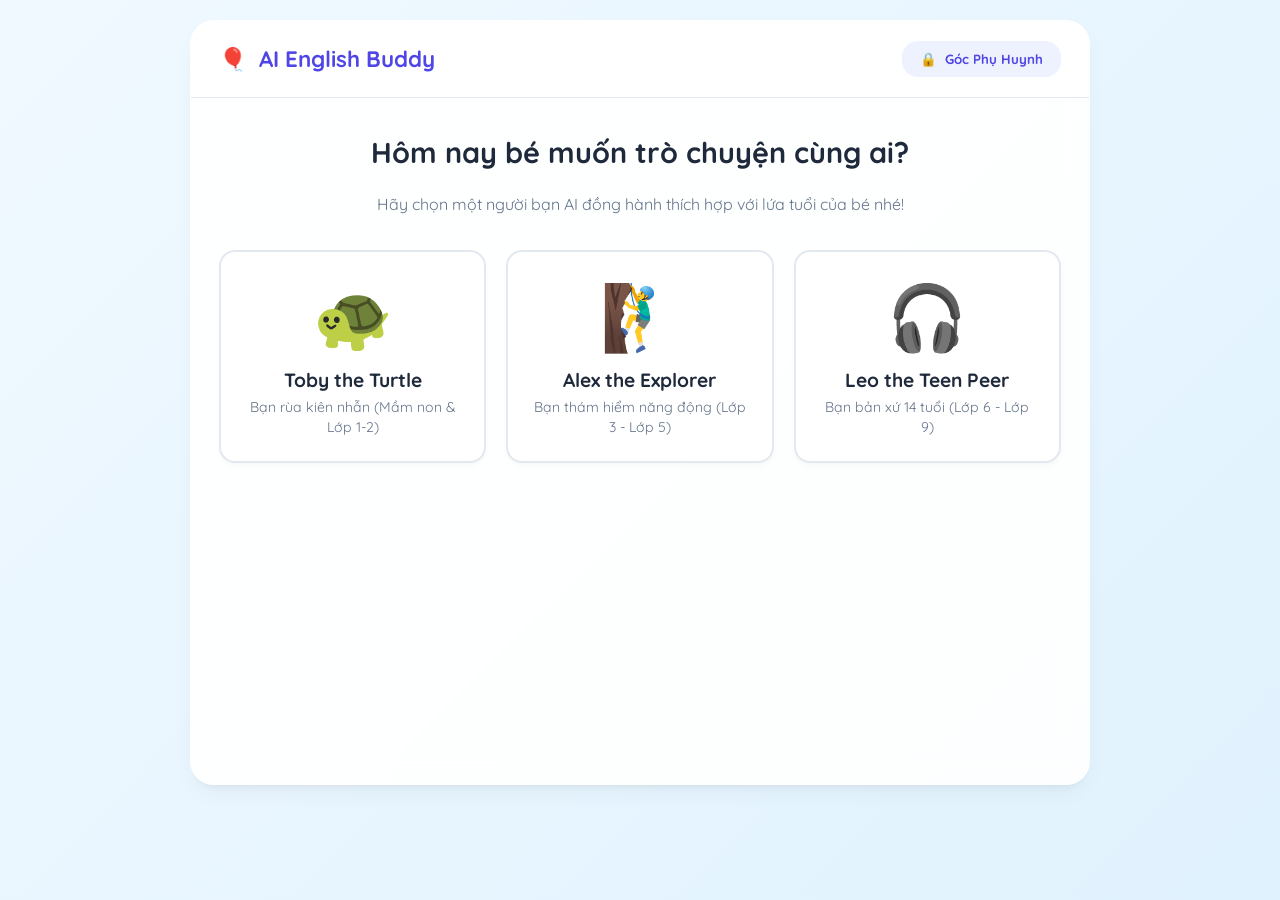
==== index.html @ f766b869 "Initial secure commit for AI English Buddy" ====
<!DOCTYPE html>
<html lang="vi">
<head>
  <meta charset="UTF-8">
  <meta name="viewport" content="width=device-width, initial-scale=1.0">
  <title>AI English Buddy For Kids 🎈</title>
  <link rel="stylesheet" href="index.css">
</head>
<body>
  <div id="app">
    <!-- Header Navbar -->
    <header>
      <div class="logo">
        <span>🎈</span> AI English Buddy
      </div>
      <button class="btn-parent-portal" id="btnOpenParentPortal">
        <span>🔒</span> Góc Phụ Huynh
      </button>
    </header>

    <!-- Màn hình 1: Chọn Nhân Vật -->
    <main class="screen-selector" id="screenSelector">
      <h1 class="title-main">Hôm nay bé muốn trò chuyện cùng ai?</h1>
      <p class="subtitle">Hãy chọn một người bạn AI đồng hành thích hợp với lứa tuổi của bé nhé!</p>

      <div class="persona-grid">
        <div class="persona-card" onclick="selectCharacter('toby')">
          <div class="persona-avatar">🐢</div>
          <div class="persona-name">Toby the Turtle</div>
          <div class="persona-tagline">Bạn rùa kiên nhẫn (Mầm non & Lớp 1-2)</div>
        </div>

        <div class="persona-card" onclick="selectCharacter('alex')">
          <div class="persona-avatar">🧗‍♂️</div>
          <div class="persona-name">Alex the Explorer</div>
          <div class="persona-tagline">Bạn thám hiểm năng động (Lớp 3 - Lớp 5)</div>
        </div>

        <div class="persona-card" onclick="selectCharacter('leo')">
          <div class="persona-avatar">🎧</div>
          <div class="persona-name">Leo the Teen Peer</div>
          <div class="persona-tagline">Bạn bản xứ 14 tuổi (Lớp 6 - Lớp 9)</div>
        </div>
      </div>
    </main>

    <!-- Màn hình 2: Chat Thoại 1-1 -->
    <main class="screen-chat" id="screenChat">
      <div class="chat-header">
        <div class="active-character-info">
          <span class="active-avatar" id="activeAvatar">🐢</span>
          <div>
            <h3 id="activeName">Toby the Turtle</h3>
            <span style="font-size:0.85rem; color:#64748B;" id="activeTagline">Online & Lắng nghe</span>
          </div>
        </div>
        <div class="timer-badge" id="timerBadge">⏱️ 15:00</div>
      </div>

      <div class="chat-body" id="chatBody">
        <!-- Bubbles sẽ được render ở đây -->
      </div>

      <div class="chat-controls">
        <button class="btn-mic" id="btnMic" onclick="handleMicClick()">🎙️</button>
        <div class="status-label" id="statusLabel">Nhấn vào micro để nói chuyện với bạn AI</div>
      </div>
    </main>

    <!-- Modal 1: Nhập Mã PIN Phụ Huynh -->
    <div class="modal-overlay" id="modalPinOverlay">
      <div class="modal-content" style="max-width: 380px;">
        <div class="modal-header">
          <h3>Mã PIN Phụ Huynh</h3>
          <button class="modal-close" onclick="closePinModal()">✕</button>
        </div>
        <p style="margin-bottom: 16px; color:#64748B; font-size: 0.9rem;">Nhập mã PIN để truy cập Góc Phụ Huynh (Mặc định: 1234)</p>
        <div class="form-group">
          <input type="password" id="inputPin" placeholder="Nhập PIN 4 số" maxlength="4" style="text-align: center; font-size: 1.4rem; letter-spacing: 6px;">
        </div>
        <button class="btn-submit" onclick="submitPin()">Xác Nhận</button>
      </div>
    </div>

    <!-- Modal 2: Góc Phụ Huynh & Insights -->
    <div class="modal-overlay" id="modalDashboardOverlay">
      <div class="modal-content">
        <div class="modal-header">
          <h3>📊 Góc Phụ Huynh & Thấu Hiểu Cảm Xúc</h3>
          <button class="modal-close" onclick="closeDashboardModal()">✕</button>
        </div>

        <div id="parentReportContainer">
          <p style="color:#64748B;">Chưa có dữ liệu phiên trò chuyện. Hãy để bé bắt đầu cuộc nói chuyện đầu tiên!</p>
        </div>

        <hr style="margin: 20px 0; border: none; border-top: 1px solid #E2E8F0;">

        <h4>⚙️ Cài Đặt API Keys & Mã PIN</h4>
        <div class="form-group" style="margin-top: 12px;">
          <label>Mã PIN Mới</label>
          <input type="text" id="settingPin" placeholder="1234">
        </div>
        <div class="form-group">
          <label>Gemini API Key (Tùy chọn)</label>
          <input type="password" id="settingGemini" placeholder="Dán API Key Gemini vào đây">
        </div>
        <div class="form-group">
          <label>Cartesia API Key (Tùy chọn)</label>
          <input type="password" id="settingCartesia" placeholder="Dán API Key Cartesia vào đây">
        </div>
        <div class="form-group">
          <label>Deepgram API Key (Tùy chọn)</label>
          <input type="password" id="settingDeepgram" placeholder="Dán API Key Deepgram vào đây">
        </div>
        <button class="btn-submit" onclick="saveAppSettings()">Lưu Cài Đặt</button>
      </div>
    </div>
  </div>

  <!-- Import Các File Mô-Đun -->
  <script src="config.js"></script>
  <script src="js/audio_recorder.js"></script>
  <script src="js/stt_service.js"></script>
  <script src="js/llm_service.js"></script>
  <script src="js/tts_service.js"></script>
  <script src="js/voice_controller.js"></script>
  <script src="js/sentiment_analyzer.js"></script>
  <script src="js/parent_dashboard.js"></script>

  <!-- Script Điều Khiển Ứng Dụng Main -->
  <script>
    let voiceController = null;
    let parentDashboard = null;
    let currentChatHistory = [];

    window.addEventListener('DOMContentLoaded', () => {
      parentDashboard = new window.ParentDashboardModule();

      // Khởi tạo Voice Controller kèm UI Callbacks
      voiceController = new window.VoiceControllerModule({
        onAIMessage: (text) => addBubble(text, 'ai'),
        onUserMessage: (text) => addBubble(text, 'user'),
        onStateChange: (state) => updateMicState(state),
        onTimerUpdate: (remainingSec) => updateTimerUI(remainingSec),
        onSessionEnd: (history) => handleSessionEnd(history)
      });

      // Bắt sự kiện nút Góc Phụ Huynh
      document.getElementById('btnOpenParentPortal').addEventListener('click', () => {
        document.getElementById('modalPinOverlay').style.display = 'flex';
      });
    });

    // Chọn nhân vật AI
    function selectCharacter(personaKey) {
      document.getElementById('screenSelector').style.display = 'none';
      document.getElementById('screenChat').style.display = 'flex';

      const persona = voiceController.startSession(personaKey);
      document.getElementById('activeAvatar').innerText = persona.avatar;
      document.getElementById('activeName').innerText = persona.name;
      document.getElementById('activeTagline').innerText = persona.tagline;
    }

    // Thêm bong bóng chat
    function addBubble(text, sender) {
      const chatBody = document.getElementById('chatBody');
      const bubble = document.createElement('div');
      bubble.className = `chat-bubble ${sender}`;
      bubble.innerText = text;
      chatBody.appendChild(bubble);
      chatBody.scrollTop = chatBody.scrollHeight;
    }

    // Cập nhật trạng thái Micro UI
    function updateMicState(state) {
      const btnMic = document.getElementById('btnMic');
      const statusLabel = document.getElementById('statusLabel');

      if (state === 'handsfree_on' || state === 'listening') {
        btnMic.className = 'btn-mic listening';
        statusLabel.innerText = '🔴 MICRO LIÊN TỤC: Đang lắng nghe bé cất tiếng...';
      } else if (state === 'processing') {
        btnMic.className = 'btn-mic listening';
        statusLabel.innerText = '🧠 AI đang suy nghĩ câu trả lời...';
      } else if (state === 'speaking') {
        btnMic.className = 'btn-mic';
        statusLabel.innerText = '🔊 AI đang cất tiếng nói ra loa...';
      } else {
        btnMic.className = 'btn-mic';
        statusLabel.innerText = 'Bật Micro 1 lần để đàm thoại rảnh tay liên tục';
      }
    }

    // Cập nhật đếm ngược thời gian
    function updateTimerUI(seconds) {
      const mins = Math.floor(seconds / 60);
      const secs = seconds % 60;
      const formatted = `${mins.toString().padStart(2, '0')}:${secs.toString().padStart(2, '0')}`;
      document.getElementById('timerBadge').innerText = `⏱️ ${formatted}`;
    }

    // Xử lý khi bấm nút Micro (Bật/Tắt chế độ rảnh tay liên tục)
    function handleMicClick() {
      voiceController.toggleHandsFree();
    }

    // Xử lý khi phiên thúc kết
    function handleSessionEnd(history) {
      currentChatHistory = history;
      renderParentReport();
    }

    // Render báo cáo Phụ huynh
    function renderParentReport() {
      const container = document.getElementById('parentReportContainer');
      if (!currentChatHistory || currentChatHistory.length <= 2) return;

      const report = parentDashboard.generateReport(currentChatHistory);
      container.innerHTML = `
        <div style="display:flex; justify-content:space-between; margin-bottom:12px;">
          <span><strong>Ngày:</strong> ${report.date}</span>
          <span><strong>Số từ phát biểu:</strong> ~${report.wordCount} từ</span>
        </div>
        <div style="margin-bottom:12px;">
          <strong>Chủ đề quan tâm:</strong> ${report.topics.map(t => `<span style="background:#E0E7FF; color:#3730A3; padding:2px 8px; border-radius:12px; font-size:0.85rem; margin-right:4px;">${t}</span>`).join('')}
        </div>
        <div class="insight-card">
          <div class="insight-title">💡 Thấu Hiểu Cảm Xúc Bé</div>
          <div>${report.insight}</div>
        </div>
        <div class="advice-card">
          <div class="advice-title">📌 Gợi Ý Hành Động Cho Bố Mẹ</div>
          <div>${report.advice}</div>
        </div>
      `;
    }

    // Quản lý Modal PIN & Dashboard
    function submitPin() {
      const pin = document.getElementById('inputPin').value;
      if (parentDashboard.verifyPin(pin)) {
        document.getElementById('modalPinOverlay').style.display = 'none';
        document.getElementById('modalDashboardOverlay').style.display = 'flex';
        renderParentReport();
      } else {
        alert('Mã PIN không chính xác! (Mặc định: 1234)');
      }
    }

    function closePinModal() {
      document.getElementById('modalPinOverlay').style.display = 'none';
    }

    function closeDashboardModal() {
      document.getElementById('modalDashboardOverlay').style.display = 'none';
    }

    function saveAppSettings() {
      const newPin = document.getElementById('settingPin').value;
      const gKey = document.getElementById('settingGemini').value;
      const cKey = document.getElementById('settingCartesia').value;
      const dKey = document.getElementById('settingDeepgram').value;
      parentDashboard.saveSettings(newPin, gKey, cKey, dKey);
      alert('Đã lưu cài đặt thành công!');
      closeDashboardModal();
    }
  </script>
</body>
</html>
---- index.css ----
@import url('https://fonts.googleapis.com/css2?family=Plus+Jakarta+Sans:wght@400;600;700;800&family=Quicksand:wght@500;600;700&display=swap');

:root {
  --primary: #4F46E5;
  --primary-hover: #4338CA;
  --secondary: #10B981;
  --accent: #F59E0B;
  --bg-gradient: linear-gradient(135deg, #F0F9FF 0%, #E0F2FE 100%);
  --card-bg: rgba(255, 255, 255, 0.92);
  --text-main: #1E293B;
  --text-muted: #64748B;
  --radius-lg: 24px;
  --radius-md: 16px;
  --shadow: 0 10px 25px -5px rgba(0, 0, 0, 0.05), 0 8px 10px -6px rgba(0, 0, 0, 0.05);
}

* {
  box-sizing: border-box;
  margin: 0;
  padding: 0;
  font-family: 'Quicksand', 'Plus Jakarta Sans', sans-serif;
}

body {
  background: var(--bg-gradient);
  color: var(--text-main);
  min-height: 100vh;
  display: flex;
  flex-direction: column;
  align-items: center;
  padding: 20px;
}

#app {
  width: 100%;
  max-width: 900px;
  background: var(--card-bg);
  backdrop-filter: blur(12px);
  border-radius: var(--radius-lg);
  box-shadow: var(--shadow);
  overflow: hidden;
  display: flex;
  flex-direction: column;
  min-height: 85vh;
  border: 1px solid rgba(255, 255, 255, 0.6);
}

/* Header Navbar */
header {
  display: flex;
  justify-content: space-between;
  align-items: center;
  padding: 20px 28px;
  background: rgba(255, 255, 255, 0.8);
  border-bottom: 1px solid #E2E8F0;
}

.logo {
  display: flex;
  align-items: center;
  gap: 12px;
  font-size: 1.4rem;
  font-weight: 800;
  color: var(--primary);
}

.btn-parent-portal {
  background: #EEF2FF;
  color: var(--primary);
  border: none;
  padding: 10px 18px;
  border-radius: var(--radius-md);
  font-weight: 700;
  cursor: pointer;
  transition: all 0.2s ease;
  display: flex;
  align-items: center;
  gap: 8px;
}

.btn-parent-portal:hover {
  background: #E0E7FF;
  transform: translateY(-1px);
}

/* Screen 1: Character Selector */
.screen-selector {
  padding: 36px 28px;
  display: flex;
  flex-direction: column;
  align-items: center;
  gap: 24px;
}

.title-main {
  font-size: 1.8rem;
  font-weight: 800;
  text-align: center;
  color: var(--text-main);
}

.subtitle {
  color: var(--text-muted);
  font-size: 1rem;
  text-align: center;
}

.persona-grid {
  display: grid;
  grid-template-columns: repeat(auto-fit, minmax(250px, 1fr));
  gap: 20px;
  width: 100%;
  margin-top: 12px;
}

.persona-card {
  background: #FFFFFF;
  border-radius: var(--radius-md);
  padding: 24px;
  display: flex;
  flex-direction: column;
  align-items: center;
  text-align: center;
  border: 2px solid #E2E8F0;
  cursor: pointer;
  transition: all 0.25s cubic-bezier(0.4, 0, 0.2, 1);
  box-shadow: 0 4px 6px -1px rgba(0, 0, 0, 0.03);
}

.persona-card:hover {
  border-color: var(--primary);
  transform: translateY(-4px);
  box-shadow: 0 12px 20px -5px rgba(79, 70, 229, 0.15);
}

.persona-avatar {
  font-size: 4rem;
  margin-bottom: 12px;
  animation: float 3s ease-in-out infinite;
}

@keyframes float {
  0%, 100% { transform: translateY(0); }
  50% { transform: translateY(-8px); }
}

.persona-name {
  font-size: 1.2rem;
  font-weight: 700;
  margin-bottom: 6px;
}

.persona-tagline {
  font-size: 0.88rem;
  color: var(--text-muted);
  line-height: 1.4;
}

/* Screen 2: Chat Screen */
.screen-chat {
  display: none;
  flex-direction: column;
  flex: 1;
}

.chat-header {
  display: flex;
  justify-content: space-between;
  align-items: center;
  padding: 16px 24px;
  background: #F8FAFC;
  border-bottom: 1px solid #E2E8F0;
}

.active-character-info {
  display: flex;
  align-items: center;
  gap: 12px;
}

.active-avatar {
  font-size: 2.2rem;
}

.timer-badge {
  background: #FEF3C7;
  color: #D97706;
  padding: 6px 14px;
  border-radius: 20px;
  font-weight: 700;
  font-size: 0.95rem;
}

.chat-body {
  flex: 1;
  padding: 24px;
  overflow-y: auto;
  display: flex;
  flex-direction: column;
  gap: 16px;
  max-height: 450px;
}

.chat-bubble {
  max-width: 75%;
  padding: 14px 18px;
  border-radius: 20px;
  font-size: 1rem;
  line-height: 1.5;
  animation: fadeIn 0.3s ease;
}

@keyframes fadeIn {
  from { opacity: 0; transform: translateY(6px); }
  to { opacity: 1; transform: translateY(0); }
}

.chat-bubble.ai {
  align-self: flex-start;
  background: #EEF2FF;
  color: #312E81;
  border-bottom-left-radius: 4px;
}

.chat-bubble.user {
  align-self: flex-end;
  background: var(--primary);
  color: #FFFFFF;
  border-bottom-right-radius: 4px;
}

/* Controls Bar */
.chat-controls {
  padding: 20px;
  background: #F8FAFC;
  border-top: 1px solid #E2E8F0;
  display: flex;
  flex-direction: column;
  align-items: center;
  gap: 12px;
}

.btn-mic {
  width: 72px;
  height: 72px;
  border-radius: 50%;
  background: var(--primary);
  color: white;
  border: none;
  font-size: 1.8rem;
  cursor: pointer;
  display: flex;
  align-items: center;
  justify-content: center;
  box-shadow: 0 8px 16px rgba(79, 70, 229, 0.3);
  transition: all 0.2s ease;
}

.btn-mic:hover {
  transform: scale(1.06);
}

.btn-mic.listening {
  background: #EF4444;
  animation: pulse 1.2s infinite;
}

@keyframes pulse {
  0% { box-shadow: 0 0 0 0 rgba(239, 68, 68, 0.5); }
  70% { box-shadow: 0 0 0 18px rgba(239, 68, 68, 0); }
  100% { box-shadow: 0 0 0 0 rgba(239, 68, 68, 0); }
}

.status-label {
  font-size: 0.9rem;
  color: var(--text-muted);
  font-weight: 600;
}

/* Modal Parent Portal */
.modal-overlay {
  display: none;
  position: fixed;
  top: 0; left: 0; right: 0; bottom: 0;
  background: rgba(15, 23, 42, 0.5);
  backdrop-filter: blur(4px);
  z-index: 100;
  align-items: center;
  justify-content: center;
  padding: 20px;
}

.modal-content {
  background: white;
  border-radius: var(--radius-lg);
  width: 100%;
  max-width: 600px;
  padding: 28px;
  box-shadow: var(--shadow);
  max-height: 90vh;
  overflow-y: auto;
}

.modal-header {
  display: flex;
  justify-content: space-between;
  align-items: center;
  margin-bottom: 20px;
}

.modal-close {
  background: none;
  border: none;
  font-size: 1.5rem;
  cursor: pointer;
  color: var(--text-muted);
}

.form-group {
  margin-bottom: 16px;
}

.form-group label {
  display: block;
  font-weight: 700;
  margin-bottom: 6px;
  font-size: 0.9rem;
}

.form-group input {
  width: 100%;
  padding: 12px;
  border-radius: var(--radius-md);
  border: 1px solid #CBD5E1;
  font-size: 0.95rem;
}

.btn-submit {
  width: 100%;
  padding: 12px;
  background: var(--primary);
  color: white;
  border: none;
  border-radius: var(--radius-md);
  font-weight: 700;
  cursor: pointer;
}

.insight-card {
  background: #F0FDF4;
  border: 1px solid #BBF7D0;
  border-radius: var(--radius-md);
  padding: 16px;
  margin-top: 16px;
}

.insight-title {
  font-weight: 800;
  color: #166534;
  margin-bottom: 8px;
}

.advice-card {
  background: #FEF3C7;
  border: 1px solid #FDE68A;
  border-radius: var(--radius-md);
  padding: 16px;
  margin-top: 12px;
}

.advice-title {
  font-weight: 800;
  color: #92400E;
  margin-bottom: 8px;
}
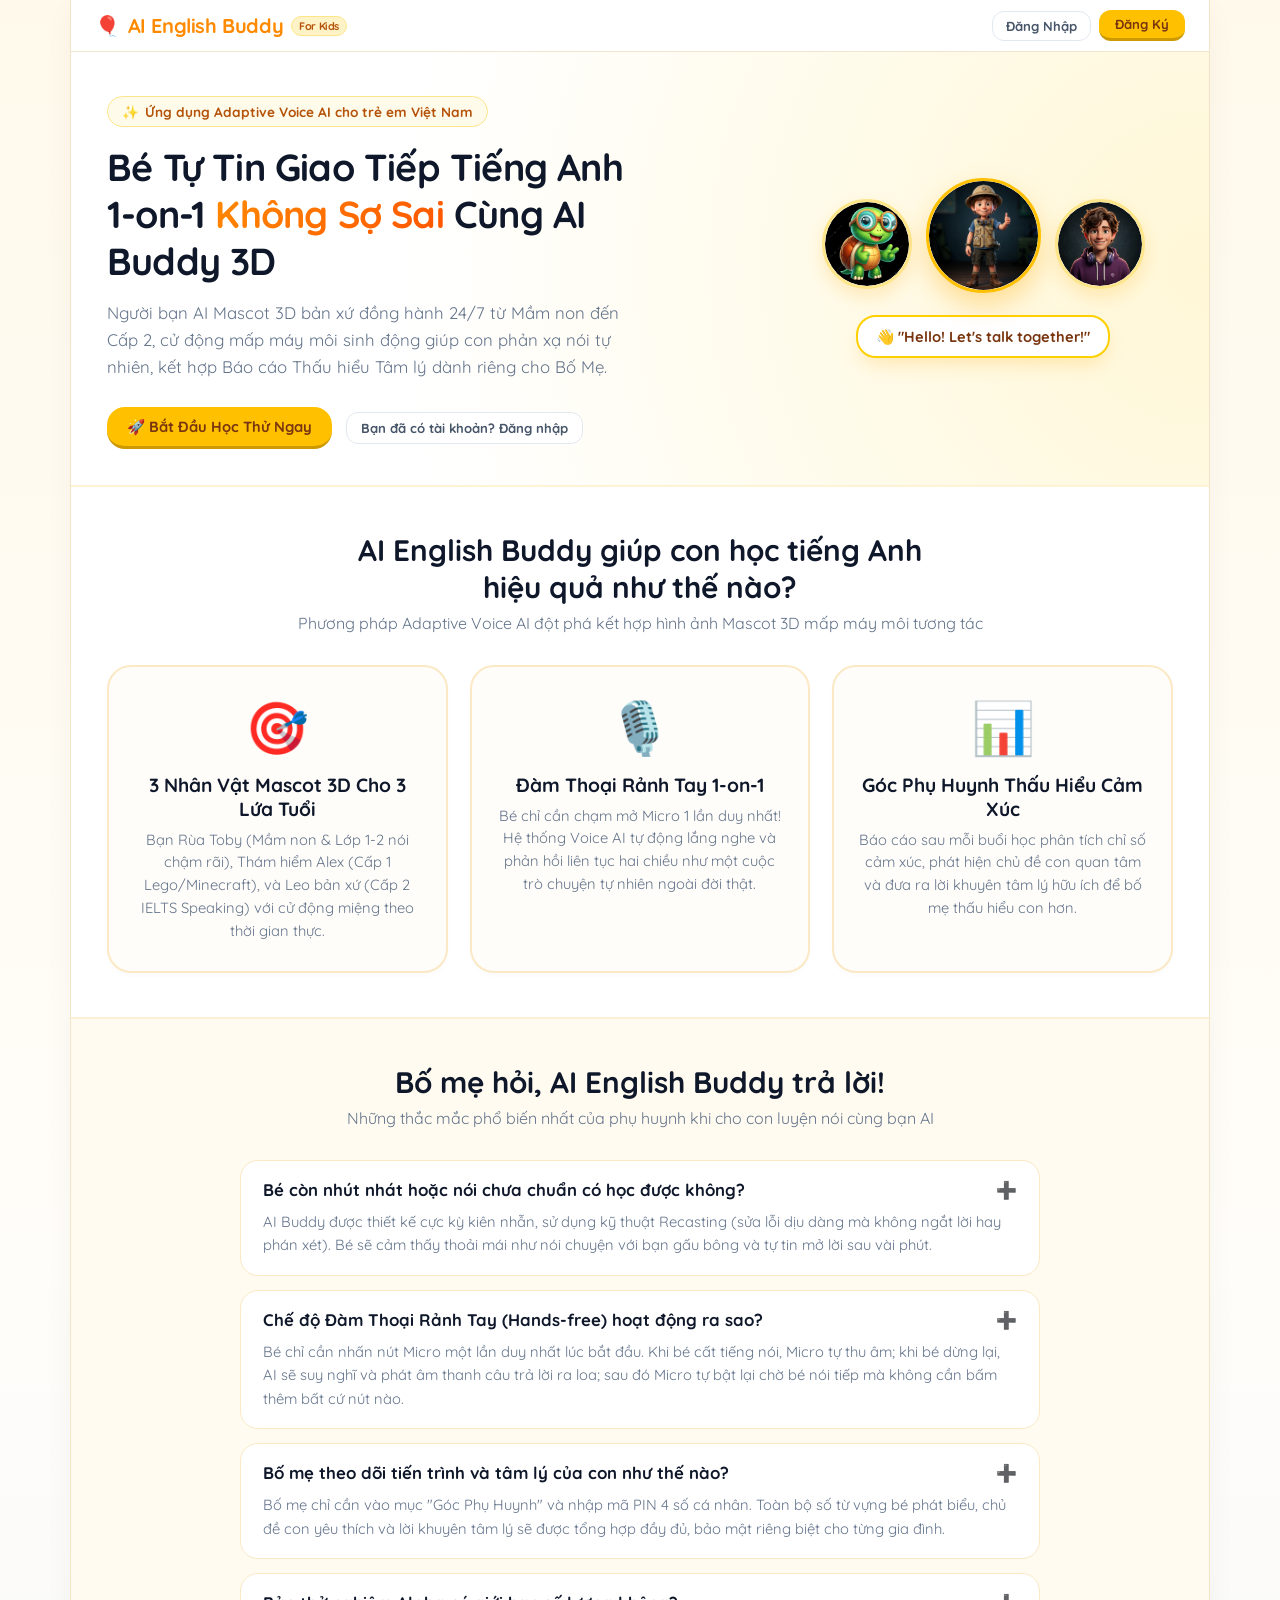
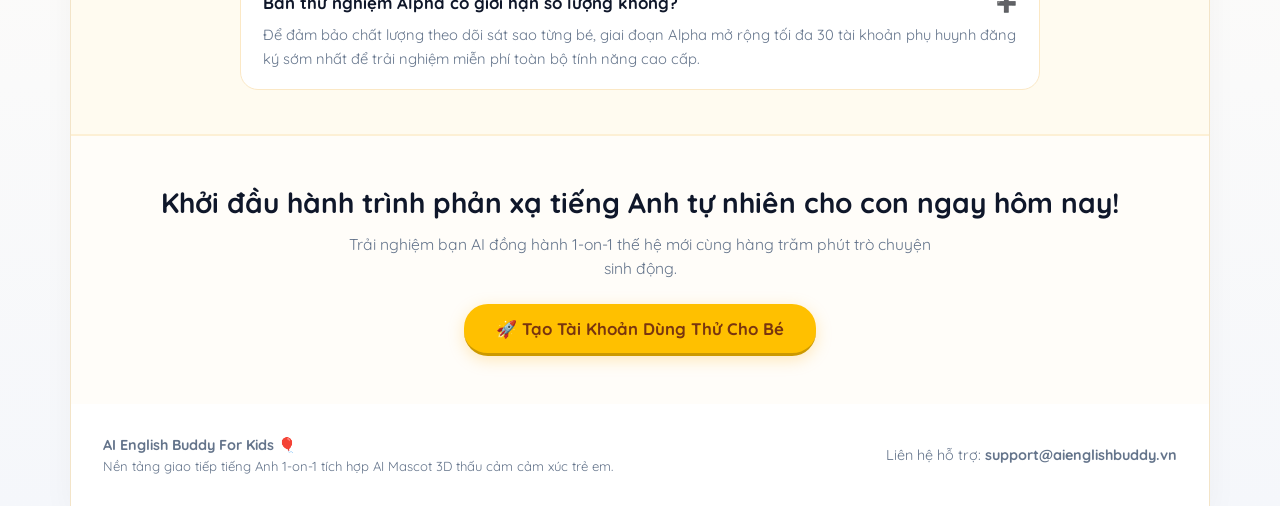
==== commit 270c12e3: "fix(header): ensure parent portal button is strictly hidden on mobile landing page before login" ====
--- a/index.html
+++ b/index.html
@@ -2,91 +2,290 @@
 <html lang="vi">
 <head>
   <meta charset="UTF-8">
-  <meta name="viewport" content="width=device-width, initial-scale=1.0">
-  <title>AI English Buddy For Kids 🎈</title>
+  <meta name="viewport" content="width=device-width, initial-scale=1.0, maximum-scale=1.0, user-scalable=no, viewport-fit=cover">
+  <meta name="apple-mobile-web-app-capable" content="yes">
+  <meta name="apple-mobile-web-app-status-bar-style" content="black-translucent">
+  <meta name="theme-color" content="#FFF9EB">
+  <title>AI English Buddy For Kids 🎈 - Học Tiếng Anh 1-on-1 Cùng Bạn AI 3D</title>
   <link rel="stylesheet" href="index.css">
 </head>
 <body>
   <div id="app">
-    <!-- Header Navbar -->
+    <!-- Header Navbar Mochidemy Style -->
     <header>
-      <div class="logo">
+      <div class="logo" onclick="handleLogoClick()">
         <span>🎈</span> AI English Buddy
+        <span class="logo-badge">For Kids</span>
       </div>
-      <button class="btn-parent-portal" id="btnOpenParentPortal">
-        <span>🔒</span> Góc Phụ Huynh
-      </button>
+      <div class="header-actions">
+        <!-- Nút khi CHƯA đăng nhập -->
+        <button class="btn-mochi-secondary btn-header-login" id="btnOpenAuthLogin" onclick="openAuthModal('login')">Đăng Nhập</button>
+        <button class="btn-mochi-primary btn-header-register" id="btnOpenAuthRegister" onclick="openAuthModal('register')">Đăng Ký</button>
+        
+        <!-- Nút khi ĐÃ đăng nhập -->
+        <button class="btn-parent-portal" id="btnOpenParentPortal" style="display: none; position: relative;">
+          <span>🔒</span> <span class="btn-text">Góc Phụ Huynh</span>
+          <span id="stealthAlertBadge" class="stealth-pulse-dot" style="display: none;" title="Có cảnh báo an toàn cần lưu ý"></span>
+        </button>
+        <button class="btn-mochi-secondary" id="btnLogout" onclick="handleLogout()" style="display: none;">
+          <span>🚪</span> <span class="btn-text">Đăng Xuất</span>
+        </button>
+      </div>
     </header>
 
-    <!-- Màn hình 1: Chọn Nhân Vật -->
-    <main class="screen-selector" id="screenSelector">
-      <h1 class="title-main">Hôm nay bé muốn trò chuyện cùng ai?</h1>
-      <p class="subtitle">Hãy chọn một người bạn AI đồng hành thích hợp với lứa tuổi của bé nhé!</p>
-
-      <div class="persona-grid">
-        <div class="persona-card" onclick="selectCharacter('toby')">
-          <div class="persona-avatar">🐢</div>
-          <div class="persona-name">Toby the Turtle</div>
-          <div class="persona-tagline">Bạn rùa kiên nhẫn (Mầm non & Lớp 1-2)</div>
-        </div>
-
-        <div class="persona-card" onclick="selectCharacter('alex')">
-          <div class="persona-avatar">🧗‍♂️</div>
-          <div class="persona-name">Alex the Explorer</div>
-          <div class="persona-tagline">Bạn thám hiểm năng động (Lớp 3 - Lớp 5)</div>
-        </div>
-
-        <div class="persona-card" onclick="selectCharacter('leo')">
-          <div class="persona-avatar">🎧</div>
-          <div class="persona-name">Leo the Teen Peer</div>
-          <div class="persona-tagline">Bạn bản xứ 14 tuổi (Lớp 6 - Lớp 9)</div>
-        </div>
+    <!-- 🌟 TRANG CHỦ CHƯA ĐĂNG NHẬP (CHUẨN MOCHIDEMY LANDING PAGE) -->
+    <div id="landingView">
+      <!-- Hero Banner -->
+      <section class="mochi-hero">
+        <div class="mochi-hero-text">
+          <div class="mochi-hero-badge">
+            <span>✨</span> Ứng dụng Adaptive Voice AI cho trẻ em Việt Nam
+          </div>
+          <h1 class="mochi-hero-title">
+            Bé Tự Tin Giao Tiếp Tiếng Anh 1-on-1 <span class="highlight">Không Sợ Sai</span> Cùng AI Buddy 3D
+          </h1>
+          <p class="mochi-hero-desc">
+            Người bạn AI Mascot 3D bản xứ đồng hành 24/7 từ Mầm non đến Cấp 2, cử động mấp máy môi sinh động giúp con phản xạ nói tự nhiên, kết hợp Báo cáo Thấu hiểu Tâm lý dành riêng cho Bố Mẹ.
+          </p>
+          <div class="mochi-hero-cta">
+            <button class="btn-mochi-primary" onclick="openAuthModal('register')">
+              🚀 Bắt Đầu Học Thử Ngay
+            </button>
+            <button class="btn-mochi-secondary" onclick="openAuthModal('login')">
+              Bạn đã có tài khoản? Đăng nhập
+            </button>
+          </div>
+        </div>
+
+        <div class="mochi-hero-graphic">
+          <div class="mascot-cluster">
+            <div class="hero-mascot-item" id="heroMascotToby"></div>
+            <div class="hero-mascot-item featured" id="heroMascotAlex"></div>
+            <div class="hero-mascot-item" id="heroMascotLeo"></div>
+          </div>
+          <div class="mascot-bubble-talk">
+            👋 "Hello! Let's talk together!"
+          </div>
+        </div>
+      </section>
+
+      <!-- Section 1: "AI English Buddy giúp bé học hiệu quả như thế nào?" -->
+      <section class="mochi-section">
+        <div class="mochi-section-title">
+          <h2>AI English Buddy giúp con học tiếng Anh <br/> hiệu quả như thế nào?</h2>
+          <p>Phương pháp Adaptive Voice AI đột phá kết hợp hình ảnh Mascot 3D mấp máy môi tương tác</p>
+        </div>
+
+        <div class="mochi-cards-grid">
+          <div class="mochi-feature-card">
+            <div class="mochi-card-icon">🎯</div>
+            <h3 class="mochi-card-title">3 Nhân Vật Mascot 3D Cho 3 Lứa Tuổi</h3>
+            <p class="mochi-card-desc">Bạn Rùa Toby (Mầm non & Lớp 1-2 nói chậm rãi), Thám hiểm Alex (Cấp 1 Lego/Minecraft), và Leo bản xứ (Cấp 2 IELTS Speaking) với cử động miệng theo thời gian thực.</p>
+          </div>
+
+          <div class="mochi-feature-card">
+            <div class="mochi-card-icon">🎙️</div>
+            <h3 class="mochi-card-title">Đàm Thoại Rảnh Tay 1-on-1</h3>
+            <p class="mochi-card-desc">Bé chỉ cần chạm mở Micro 1 lần duy nhất! Hệ thống Voice AI tự động lắng nghe và phản hồi liên tục hai chiều như một cuộc trò chuyện tự nhiên ngoài đời thật.</p>
+          </div>
+
+          <div class="mochi-feature-card">
+            <div class="mochi-card-icon">📊</div>
+            <h3 class="mochi-card-title">Góc Phụ Huynh Thấu Hiểu Cảm Xúc</h3>
+            <p class="mochi-card-desc">Báo cáo sau mỗi buổi học phân tích chỉ số cảm xúc, phát hiện chủ đề con quan tâm và đưa ra lời khuyên tâm lý hữu ích để bố mẹ thấu hiểu con hơn.</p>
+          </div>
+        </div>
+      </section>
+
+      <!-- Section 2: FAQ Accordion (Bố Mẹ Hỏi, AI Buddy Trả Lời!) -->
+      <section class="mochi-faq-section">
+        <div class="mochi-section-title">
+          <h2>Bố mẹ hỏi, AI English Buddy trả lời!</h2>
+          <p>Những thắc mắc phổ biến nhất của phụ huynh khi cho con luyện nói cùng bạn AI</p>
+        </div>
+
+        <div class="faq-grid">
+          <div class="faq-item">
+            <div class="faq-question">
+              <span>Bé còn nhút nhát hoặc nói chưa chuẩn có học được không?</span>
+              <span>➕</span>
+            </div>
+            <div class="faq-answer">
+              AI Buddy được thiết kế cực kỳ kiên nhẫn, sử dụng kỹ thuật Recasting (sửa lỗi dịu dàng mà không ngắt lời hay phán xét). Bé sẽ cảm thấy thoải mái như nói chuyện với bạn gấu bông và tự tin mở lời sau vài phút.
+            </div>
+          </div>
+
+          <div class="faq-item">
+            <div class="faq-question">
+              <span>Chế độ Đàm Thoại Rảnh Tay (Hands-free) hoạt động ra sao?</span>
+              <span>➕</span>
+            </div>
+            <div class="faq-answer">
+              Bé chỉ cần nhấn nút Micro một lần duy nhất lúc bắt đầu. Khi bé cất tiếng nói, Micro tự thu âm; khi bé dừng lại, AI sẽ suy nghĩ và phát âm thanh câu trả lời ra loa; sau đó Micro tự bật lại chờ bé nói tiếp mà không cần bấm thêm bất cứ nút nào.
+            </div>
+          </div>
+
+          <div class="faq-item">
+            <div class="faq-question">
+              <span>Bố mẹ theo dõi tiến trình và tâm lý của con như thế nào?</span>
+              <span>➕</span>
+            </div>
+            <div class="faq-answer">
+              Bố mẹ chỉ cần vào mục "Góc Phụ Huynh" và nhập mã PIN 4 số cá nhân. Toàn bộ số từ vựng bé phát biểu, chủ đề con yêu thích và lời khuyên tâm lý sẽ được tổng hợp đầy đủ, bảo mật riêng biệt cho từng gia đình.
+            </div>
+          </div>
+
+          <div class="faq-item">
+            <div class="faq-question">
+              <span>Bản thử nghiệm Alpha có giới hạn số lượng không?</span>
+              <span>➕</span>
+            </div>
+            <div class="faq-answer">
+              Để đảm bảo chất lượng theo dõi sát sao từng bé, giai đoạn Alpha mở rộng tối đa 30 tài khoản phụ huynh đăng ký sớm nhất để trải nghiệm miễn phí toàn bộ tính năng cao cấp.
+            </div>
+          </div>
+        </div>
+      </section>
+
+      <!-- Section 3: Bottom CTA -->
+      <section class="mochi-section mochi-bottom-cta">
+        <h2 class="bottom-cta-title">Khởi đầu hành trình phản xạ tiếng Anh tự nhiên cho con ngay hôm nay!</h2>
+        <p class="bottom-cta-desc">Trải nghiệm bạn AI đồng hành 1-on-1 thế hệ mới cùng hàng trăm phút trò chuyện sinh động.</p>
+        <button class="btn-mochi-primary btn-bottom-cta" onclick="openAuthModal('register')">
+          🚀 Tạo Tài Khoản Dùng Thử Cho Bé
+        </button>
+      </section>
+
+      <!-- Footer Mochidemy Style -->
+      <footer class="mochi-footer">
+        <div>
+          <strong>AI English Buddy For Kids 🎈</strong>
+          <div style="font-size: 0.82rem; margin-top: 4px;">Nền tảng giao tiếp tiếng Anh 1-on-1 tích hợp AI Mascot 3D thấu cảm cảm xúc trẻ em.</div>
+        </div>
+        <div>
+          <span>Liên hệ hỗ trợ: <strong>support@aienglishbuddy.vn</strong></span>
+        </div>
+      </footer>
+    </div>
+
+    <!-- 🎮 MÀN HÌNH CHỌN HỒ SƠ BÉ ĐÃ GẮN GÓI CỐ ĐỊNH (FIXED PACKAGE PER CHILD) -->
+    <main class="screen-selector" id="screenSelector" style="display: none;">
+      <!-- Banner Chào Mừng & Chọn Bé -->
+      <div class="kid-welcome-card" style="display: flex; justify-content: space-between; align-items: center; flex-wrap: wrap; gap: 12px;">
+        <div class="kid-welcome-left">
+          <div class="kid-greeting-title" id="welcomeChildGreeting">👋 Danh Sách Các Bé Trong Gia Đình</div>
+          <div class="kid-greeting-sub" id="welcomeChildSub">Mỗi bé được cố định 1 Gói học & Bạn AI đồng hành. Bấm vào bé để bắt đầu học ngay:</div>
+        </div>
+        <div style="display: flex; align-items: center; gap: 10px;">
+          <button type="button" onclick="openAddChildModal()" style="background: #FFFFFF; color: #0284C7; border: 2px solid #0284C7; font-weight: 800; font-size: 0.86rem; padding: 8px 16px; border-radius: 12px; cursor: pointer; box-shadow: 0 2px 8px rgba(0,0,0,0.06);">
+            ➕ Thêm Bé Mới
+          </button>
+          <div class="kid-pkg-badge" id="userPkgBadge">⭐ VIP</div>
+        </div>
+      </div>
+
+      <!-- Lưới Thẻ Hồ Sơ Các Bé Đã Gắn Gói Cố Định -->
+      <div class="persona-grid" id="purchasedPackagesGrid">
+        <!-- Render động thẻ các bé -->
       </div>
     </main>
 
-    <!-- Màn hình 2: Chat Thoại 1-1 -->
+    <!-- Màn hình 2: Chat Thoại 1-1 Với Bố Cục Sân Khấu 3D Bên Trái & Khung Phụ Đề Bên Phải -->
     <main class="screen-chat" id="screenChat">
+      <!-- Header phòng Chat Kèm Nút Quay Lại & Đồng Hồ -->
       <div class="chat-header">
+        <button class="btn-back-stage" onclick="handleBackToSelector()">
+          ← Đổi Bạn AI Khác
+        </button>
         <div class="active-character-info">
-          <span class="active-avatar" id="activeAvatar">🐢</span>
+          <div class="active-avatar-wrap" id="activeAvatarWrap"></div>
           <div>
-            <h3 id="activeName">Toby the Turtle</h3>
+            <h3 id="activeName" style="font-weight: 900;">Toby the Turtle</h3>
             <span style="font-size:0.85rem; color:#64748B;" id="activeTagline">Online & Lắng nghe</span>
           </div>
         </div>
         <div class="timer-badge" id="timerBadge">⏱️ 15:00</div>
       </div>
 
-      <div class="chat-body" id="chatBody">
-        <!-- Bubbles sẽ được render ở đây -->
-      </div>
-
-      <div class="chat-controls">
-        <button class="btn-mic" id="btnMic" onclick="handleMicClick()">🎙️</button>
-        <div class="status-label" id="statusLabel">Nhấn vào micro để nói chuyện với bạn AI</div>
+      <!-- 🎭 BỐ CỤC CHÍNH 2 CỘT: TRÁI = SÂN KHẤU 3D CHÍNH | PHẢI = PHỤ ĐỀ HỖ TRỢ -->
+      <div class="room-split-layout">
+        <!-- CỘT TRÁI: SÂN KHẤU MASCOT 3D MẶT ĐỐI MẶT & MICRO NÓI -->
+        <div class="stage-left-panel">
+          <div class="stage-podium">
+            <!-- Khung Mascot 3D Lớn (Mấp máy môi & Bồng bềnh, Chạm để ngắt lời AI) -->
+            <div class="stage-mascot-avatar" id="mascotAvatarBox" onclick="if(voiceController && voiceController.isAISpeaking) voiceController.interruptAI();" title="Chạm vào để ngắt lời AI">
+              <!-- Mascot 3D CGI Render & 3D Mouth Lip-sync được nạp ở đây -->
+            </div>
+
+            <!-- Tên & Thông điệp nhân vật -->
+            <div class="stage-character-meta">
+              <div class="stage-character-name" id="stageCharacterName">Toby the Turtle</div>
+              <div class="stage-character-tagline" id="stageCharacterTagline">Bạn rùa 3D kiên nhẫn, nói chậm rãi</div>
+            </div>
+          </div>
+
+          <!-- Trạng thái & Sóng âm thanh sinh động -->
+          <div class="mascot-live-indicator">
+            <div class="mascot-state-pill" id="mascotStatePill">
+              <div class="mascot-soundbars" id="mascotSoundbars">
+                <span class="soundbar"></span>
+                <span class="soundbar"></span>
+                <span class="soundbar"></span>
+                <span class="soundbar"></span>
+              </div>
+              <span id="mascotStateText">Đang sẵn sàng trò chuyện</span>
+            </div>
+            <div style="font-size:0.82rem; color:#78350F; font-weight:700;" id="mascotSubStateText">Bé nhìn vào bạn AI và bấm Micro để nói nhé!</div>
+          </div>
+
+          <!-- Nút Micro lớn rảnh tay -->
+          <div class="stage-mic-box">
+            <button class="btn-mic" id="btnMic" onclick="handleMicClick()">🎙️</button>
+            <div class="status-label" id="statusLabel">Bật Micro 1 lần để đàm thoại rảnh tay liên tục</div>
+          </div>
+        </div>
+
+        <!-- CỘT PHẢI: KHUNG LỜI THOẠI & PHỤ ĐỀ PHỤ TRỢ CHO BÉ -->
+        <div class="chat-right-panel">
+          <div class="chat-right-header">
+            <span>💬</span> Lời Thoại & Phụ Đề Hỗ Trợ
+          </div>
+          <div class="chat-body" id="chatBody">
+            <!-- Bong bóng chat được render ở đây -->
+          </div>
+          <div class="chat-input-bar" style="padding: 10px 14px; background: #FFFFFF; border-top: 1.5px solid #F1F5F9;">
+            <form onsubmit="handleSendTextMessage(event)" style="display: flex; gap: 8px; width: 100%;">
+              <input type="text" id="chatTextInput" placeholder="Bé có thể gõ hoặc nói vào micro..." style="flex:1; padding: 10px 14px; border-radius: 14px; border: 2px solid #E2E8F0; font-size: 0.92rem; outline: none; background: #F8FAFC;" autocomplete="off" />
+              <button type="submit" style="background: linear-gradient(135deg, #0284C7 0%, #0369A1 100%); color: white; border: none; border-radius: 12px; padding: 0 16px; font-weight: 800; font-size: 0.9rem; cursor: pointer; white-space: nowrap;">Gửi 🚀</button>
+            </form>
+          </div>
+        </div>
       </div>
     </main>
 
-    <!-- Modal 1: Nhập Mã PIN Phụ Huynh -->
-    <div class="modal-overlay" id="modalPinOverlay">
-      <div class="modal-content" style="max-width: 380px;">
+    <!-- Modal 1: Nhập Mã PIN Phụ Huynh (Bảo mật tuyệt đối, vô hiệu hóa gợi ý tự động điền) -->
+    <div class="modal-overlay" id="modalPinOverlay" style="display: none;" onclick="if(event.target===this) closePinModal();">
+      <div class="modal-content" style="max-width: 400px;">
         <div class="modal-header">
-          <h3>Mã PIN Phụ Huynh</h3>
+          <h3 style="font-weight: 900;">🔒 Xác Thực Phụ Huynh</h3>
           <button class="modal-close" onclick="closePinModal()">✕</button>
         </div>
-        <p style="margin-bottom: 16px; color:#64748B; font-size: 0.9rem;">Nhập mã PIN để truy cập Góc Phụ Huynh (Mặc định: 1234)</p>
+        <p style="margin-bottom: 18px; color:#64748B; font-size: 0.92rem;">Khu vực dành riêng cho Bố Mẹ. Vui lòng nhập mã PIN 4 số cá nhân để tiếp tục.</p>
         <div class="form-group">
-          <input type="password" id="inputPin" placeholder="Nhập PIN 4 số" maxlength="4" style="text-align: center; font-size: 1.4rem; letter-spacing: 6px;">
-        </div>
-        <button class="btn-submit" onclick="submitPin()">Xác Nhận</button>
+          <div class="password-input-wrapper">
+            <input type="password" id="inputPin" placeholder="••••" maxlength="4" inputmode="numeric" pattern="[0-9]*" autocomplete="new-password" autocorrect="off" autocapitalize="off" spellcheck="false" data-lpignore="true" data-1p-ignore="true" style="text-align: center; font-size: 1.8rem; letter-spacing: 12px; font-weight: 900;">
+          </div>
+        </div>
+        <div id="pinErrorMsg" style="color: #DC2626; font-size: 0.82rem; font-weight: 700; text-align: center; margin-bottom: 12px; display: none;"></div>
+        <button class="btn-mochi-primary" style="width:100%;" onclick="submitPin()">Mở Góc Phụ Huynh</button>
       </div>
     </div>
 
     <!-- Modal 2: Góc Phụ Huynh & Insights -->
-    <div class="modal-overlay" id="modalDashboardOverlay">
+    <div class="modal-overlay" id="modalDashboardOverlay" style="display: none;" onclick="if(event.target===this) closeDashboardModal();">
       <div class="modal-content">
         <div class="modal-header">
-          <h3>📊 Góc Phụ Huynh & Thấu Hiểu Cảm Xúc</h3>
+          <h3 style="font-weight: 900;">📊 Góc Phụ Huynh & Thấu Hiểu Cảm Xúc</h3>
           <button class="modal-close" onclick="closeDashboardModal()">✕</button>
         </div>
 
@@ -94,26 +293,339 @@
           <p style="color:#64748B;">Chưa có dữ liệu phiên trò chuyện. Hãy để bé bắt đầu cuộc nói chuyện đầu tiên!</p>
         </div>
 
-        <hr style="margin: 20px 0; border: none; border-top: 1px solid #E2E8F0;">
-
-        <h4>⚙️ Cài Đặt API Keys & Mã PIN</h4>
-        <div class="form-group" style="margin-top: 12px;">
-          <label>Mã PIN Mới</label>
-          <input type="text" id="settingPin" placeholder="1234">
-        </div>
+        <hr style="margin: 24px 0; border: none; border-top: 1.5px solid #F1E5D1;">
+
+        <h4 style="font-weight: 900;">🔑 Đổi Mã PIN Phụ Huynh</h4>
+        <p style="font-size:0.88rem; color:#64748B; margin-bottom:12px;">Đặt lại mã PIN 4 số cá nhân để bảo mật thông tin báo cáo của con.</p>
         <div class="form-group">
-          <label>Gemini API Key (Tùy chọn)</label>
-          <input type="password" id="settingGemini" placeholder="Dán API Key Gemini vào đây">
-        </div>
-        <div class="form-group">
-          <label>Cartesia API Key (Tùy chọn)</label>
-          <input type="password" id="settingCartesia" placeholder="Dán API Key Cartesia vào đây">
-        </div>
-        <div class="form-group">
-          <label>Deepgram API Key (Tùy chọn)</label>
-          <input type="password" id="settingDeepgram" placeholder="Dán API Key Deepgram vào đây">
-        </div>
-        <button class="btn-submit" onclick="saveAppSettings()">Lưu Cài Đặt</button>
+          <div class="password-input-wrapper">
+            <input type="password" id="settingNewPin" placeholder="Nhập mã PIN 4 số mới" maxlength="4" style="text-align: center; font-size: 1.2rem; letter-spacing: 6px;">
+            <button type="button" class="btn-toggle-password" onclick="togglePasswordVisibility('settingNewPin', this)" title="Ẩn / Hiện mã PIN">
+              👁️
+            </button>
+          </div>
+        </div>
+        <button class="btn-mochi-primary" style="width:100%;" onclick="saveNewPin()">Cập Nhật Mã PIN</button>
+      </div>
+    </div>
+
+    <!-- Modal 3: Đăng Nhập & Đăng Ký Phụ Huynh (Hỗ trợ Google Sign-In & Tự động lưu mật khẩu) -->
+    <div class="modal-overlay" id="modalAuthOverlay" style="display: none;" onclick="if(event.target===this) closeAuthModal();">
+      <div class="modal-content" style="max-width: 440px;">
+        <div class="modal-header">
+          <h3 id="authModalTitle" style="font-weight: 900;">🔑 Đăng Nhập Phụ Huynh</h3>
+          <button class="modal-close" onclick="closeAuthModal()">✕</button>
+        </div>
+
+        <!-- Nút Đăng nhập 1-Chạm qua Google -->
+        <button class="btn-google-auth" onclick="handleGoogleAuth()">
+          <svg width="20" height="20" viewBox="0 0 24 24">
+            <path fill="#4285F4" d="M22.56 12.25c0-.78-.07-1.53-.2-2.25H12v4.26h5.92c-.26 1.37-1.04 2.53-2.21 3.31v2.77h3.57c2.08-1.92 3.28-4.74 3.28-8.09z"/>
+            <path fill="#34A853" d="M12 23c2.97 0 5.46-.98 7.28-2.66l-3.57-2.77c-.98.66-2.23 1.06-3.71 1.06-2.86 0-5.29-1.93-6.16-4.53H2.18v2.84C3.99 20.53 7.7 23 12 23z"/>
+            <path fill="#FBBC05" d="M5.84 14.09c-.22-.66-.35-1.36-.35-2.09s.13-1.43.35-2.09V7.06H2.18C1.43 8.55 1 10.22 1 12s.43 3.45 1.18 4.94l2.85-2.22.81-.63z"/>
+            <path fill="#EA4335" d="M12 5.38c1.62 0 3.06.56 4.21 1.64l3.15-3.15C17.45 2.09 14.97 1 12 1 7.7 1 3.99 3.47 2.18 7.06l3.66 2.84c.87-2.6 3.3-4.52 6.16-4.52z"/>
+          </svg>
+          <span>Tiếp tục với Google</span>
+        </button>
+
+        <div class="auth-divider">
+          <span>Hoặc đăng nhập bằng tài khoản</span>
+        </div>
+
+        <div class="auth-tabs">
+          <div class="auth-tab active" id="tabLogin" onclick="switchAuthTab('login')">Đăng Nhập</div>
+          <div class="auth-tab" id="tabRegister" onclick="switchAuthTab('register')">Đăng Ký Mới (Max 30)</div>
+        </div>
+
+        <!-- Form Đăng Nhập (Tương thích Google Password Manager Autofill) -->
+        <form id="formLogin" onsubmit="event.preventDefault(); handleLogin();">
+          <p style="font-size:0.9rem; color:#64748B; margin-bottom:16px;">Vui lòng đăng nhập để mở khóa các bạn AI và lưu tiến trình trò chuyện riêng cho bé.</p>
+          <div class="form-group">
+            <label>Tên đăng nhập / Email</label>
+            <input type="text" id="loginUsername" name="username" autocomplete="username" placeholder="Nhập tên đăng nhập hoặc email" required>
+          </div>
+          <div class="form-group">
+            <label>Mật khẩu</label>
+            <div class="password-input-wrapper">
+              <input type="password" id="loginPassword" name="password" autocomplete="current-password" placeholder="Nhập mật khẩu" required>
+              <button type="button" class="btn-toggle-password" onclick="togglePasswordVisibility('loginPassword', this)" title="Ẩn / Hiện mật khẩu">
+                👁️
+              </button>
+            </div>
+          </div>
+          <button type="submit" class="btn-mochi-primary" style="width:100%; margin-top:6px;">Đăng Nhập Ngay</button>
+        </form>
+
+        <!-- Form Đăng Ký -->
+        <form id="formRegister" style="display: none;" onsubmit="event.preventDefault(); handleRegister();">
+          <div style="background: #FFFBEB; color: #92400E; padding: 12px; border-radius: 14px; font-size: 0.88rem; margin-bottom: 16px; border: 1.5px solid #FDE68A;">
+            ⚡ Bản thử nghiệm Alpha mở rộng tối đa <strong>30 tài khoản phụ huynh</strong> để theo dõi sát sao từng bé.
+          </div>
+          <div class="form-group">
+            <label>Tên tài khoản phụ huynh *</label>
+            <input type="text" id="regUsername" name="username" autocomplete="username" placeholder="Tạo tên tài khoản hoặc email" required>
+          </div>
+          <div class="form-group">
+            <label>Mật khẩu *</label>
+            <div class="password-input-wrapper">
+              <input type="password" id="regPassword" name="new-password" autocomplete="new-password" placeholder="Tạo mật khẩu bảo mật" required>
+              <button type="button" class="btn-toggle-password" onclick="togglePasswordVisibility('regPassword', this)" title="Ẩn / Hiện mật khẩu">
+                👁️
+              </button>
+            </div>
+          </div>
+          <div class="form-group">
+            <label>Mã PIN Phụ Huynh 4 số * <span style="font-size: 0.8rem; color: #64748B; font-weight: normal;">(Bảo mật Góc Phụ Huynh)</span></label>
+            <div class="password-input-wrapper">
+              <input type="password" id="regParentPin" placeholder="Nhập mã PIN 4 số" maxlength="4" style="text-align: center; font-size: 1.2rem; letter-spacing: 6px;">
+              <button type="button" class="btn-toggle-password" onclick="togglePasswordVisibility('regParentPin', this)" title="Ẩn / Hiện mã PIN">
+                👁️
+              </button>
+            </div>
+          </div>
+          <button type="submit" class="btn-mochi-primary" style="width:100%; margin-top:6px;">Tạo Tài Khoản Phụ Huynh</button>
+        </form>
+      </div>
+    </div>
+
+    <!-- Modal 4: 🛡️ Cảnh Báo An Toàn Học Đường & Vấn Đề Nhạy Cảm (Stealth Safety Warning) -->
+    <div class="modal-overlay" id="modalSafetyAlertOverlay" style="display: none;" onclick="if(event.target===this) closeSafetyAlertModal();">
+      <div class="modal-content" style="max-width: 580px; border: 2.5px solid #F87171;">
+        <div class="modal-header" style="border-bottom: 1.5px solid #FEE2E2; padding-bottom: 12px;">
+          <div style="display: flex; align-items: center; gap: 8px;">
+            <span style="font-size: 1.6rem;">🛡️</span>
+            <div>
+              <h3 style="font-weight: 900; color: #DC2626; margin: 0; font-size: 1.15rem;">CẢNH BÁO AN TOÀN HỌC ĐƯỜNG & TÂM LÝ</h3>
+              <p style="margin: 0; font-size: 0.78rem; color: #64748B;">Hệ thống phát hiện dấu hiệu cần phụ huynh đồng hành khẩn cấp</p>
+            </div>
+          </div>
+          <button class="modal-close" onclick="closeSafetyAlertModal()">✕</button>
+        </div>
+
+        <div id="safetyAlertsListContainer" style="margin: 18px 0; max-height: 52vh; overflow-y: auto; display: flex; flex-direction: column; gap: 14px;">
+          <!-- Danh sách cảnh báo được render động -->
+        </div>
+
+        <div style="background: #FEF2F2; border-radius: 14px; padding: 14px; border: 1px solid #FECACA; display: flex; align-items: center; justify-content: space-between; gap: 10px; margin-bottom: 16px;">
+          <div>
+            <div style="font-weight: 800; color: #991B1B; font-size: 0.88rem;">📞 Tổng đài Quốc gia Bảo vệ Trẻ em</div>
+            <div style="font-size: 0.76rem; color: #B91C1C;">Miễn phí 24/7 bảo vệ & tư vấn pháp lý cho trẻ em</div>
+          </div>
+          <a href="tel:111" style="background: #DC2626; color: white; padding: 8px 14px; border-radius: 10px; font-weight: 800; font-size: 0.84rem; text-decoration: none; white-space: nowrap; display: inline-flex; align-items: center; gap: 5px;">
+            Gọi 111
+          </a>
+        </div>
+
+        <button class="btn-mochi-primary" style="width:100%; background: #475569; color: white; border-color: #334155;" onclick="acknowledgeSafetyAlerts()">
+          ✓ Tôi Đã Đọc & Sẽ Chủ Động Trò Chuyện Cùng Con
+        </button>
+      </div>
+    </div>
+
+    <!-- Modal 5: 👧 Thêm Hồ Sơ Bé Mới (Tùy biến theo 3 nhóm tuổi & lớp học) -->
+    <div class="modal-overlay" id="modalAddChildOverlay" style="display: none;" onclick="if(event.target===this) closeAddChildModal();">
+      <div class="modal-content" style="max-width: 480px;">
+        <div class="modal-header">
+          <h3 style="font-weight: 900;">👧 Thêm Hồ Sơ Bé Mới</h3>
+          <button class="modal-close" onclick="closeAddChildModal()">✕</button>
+        </div>
+        <form onsubmit="event.preventDefault(); handleAddChildSubmit();">
+          <div class="form-group">
+            <label>Họ và tên chính thức của bé (tiếng Việt) *</label>
+            <input type="text" id="newChildName" placeholder="Ví dụ: Nguyễn Minh Khôi, Trần Tuệ Nhi..." required>
+          </div>
+          <div class="form-group">
+            <label>Tên tiếng Anh hoặc Biệt danh ở nhà 🌟 <span style="font-size: 0.8rem; color: #0284C7; font-weight: 700;">(AI sẽ xưng hô tên này khi nói tiếng Anh)</span></label>
+            <input type="text" id="newChildEnglishName" placeholder="Ví dụ: Lucas, Emma, Leo, Bon, Soc, Tom... (để trống nếu không có)">
+          </div>
+          <div style="display: grid; grid-template-columns: 1fr 1fr; gap: 12px;">
+            <div class="form-group">
+              <label>Độ tuổi của bé *</label>
+              <input type="number" id="newChildAge" min="4" max="15" value="8" required oninput="handleAgeInputChange(this.value)" onchange="handleAgeInputChange(this.value)">
+            </div>
+            <div class="form-group">
+              <label>Lớp học / Nhóm *</label>
+              <select id="newChildGrade" onchange="handleGradeSelectChange(this.value)" style="width: 100%; padding: 12px 14px; border: 1.5px solid #CBD5E1; border-radius: 12px; font-weight: 700; font-family: inherit;">
+                <optgroup label="👶 Nhóm Mầm Non (4 - 6 tuổi)">
+                  <option value="Mầm non Mầm (4t)">Mầm (4 tuổi)</option>
+                  <option value="Mầm non Chồi (5t)">Chồi (5 tuổi)</option>
+                  <option value="Tiền tiểu học Lá (6t)">Lá / Tiền tiểu học (6 tuổi)</option>
+                </optgroup>
+                <optgroup label="🎒 Nhóm Tiểu Học (7 - 11 tuổi)">
+                  <option value="Lớp 1">Lớp 1 (7 tuổi)</option>
+                  <option value="Lớp 2">Lớp 2 (8 tuổi)</option>
+                  <option value="Lớp 3" selected>Lớp 3 (8-9 tuổi)</option>
+                  <option value="Lớp 4">Lớp 4 (9-10 tuổi)</option>
+                  <option value="Lớp 5">Lớp 5 (10-11 tuổi)</option>
+                </optgroup>
+                <optgroup label="🎧 Nhóm THCS (12 - 15 tuổi)">
+                  <option value="Lớp 6">Lớp 6 (11-12 tuổi)</option>
+                  <option value="Lớp 7">Lớp 7 (12-13 tuổi)</option>
+                  <option value="Lớp 8">Lớp 8 (13-14 tuổi)</option>
+                  <option value="Lớp 9">Lớp 9 (14-15 tuổi)</option>
+                </optgroup>
+              </select>
+            </div>
+          </div>
+
+          <!-- Live Badge Gói & Bạn AI cố định -->
+          <div id="childBuddyPreviewBadge" style="background: #EFF6FF; border: 1.5px solid #BFDBFE; border-radius: 12px; padding: 10px 14px; margin-bottom: 14px; font-size: 0.84rem; font-weight: 800; color: #1E40AF; display: flex; align-items: center; gap: 8px;">
+            <span>🤖</span>
+            <span id="childBuddyPreviewText">Gói Cố Định: Gói Tiểu Học (Lớp 3 - Lớp 5) • Bạn Alex the Explorer 🧗‍♂️</span>
+          </div>
+
+          <div class="form-group">
+            <label>Sở thích của con <span style="font-size: 0.8rem; color: #64748B; font-weight: normal;">(Không bắt buộc - AI sẽ đàm thoại theo chủ đề này)</span></label>
+            <input type="text" id="newChildInterests" placeholder="(Không bắt buộc) Ví dụ: Xếp hình Lego, Khủng long, Vẽ tranh...">
+          </div>
+          <div class="form-group">
+            <label style="display: flex; justify-content: space-between; align-items: center;">
+              <span>Ảnh đại diện của bé (Avatar)</span>
+              <span style="font-size: 0.74rem; color: #0284C7; font-weight: 700;">Tự động cắt ảnh vuông 1:1</span>
+            </label>
+            <div style="display: flex; gap: 14px; align-items: center; background: #F8FAFC; padding: 12px; border-radius: 16px; border: 1.5px solid #E2E8F0;">
+              <!-- Live Preview -->
+              <div id="newChildAvatarPreview" style="width: 72px; height: 72px; min-width: 72px; border-radius: 50%; background: #EFF6FF; border: 2.5px solid #38BDF8; box-shadow: 0 4px 10px rgba(2,132,199,0.15); display: flex; align-items: center; justify-content: center; font-size: 2.3rem; overflow: hidden;">
+                🦊
+              </div>
+              <div style="flex: 1; display: flex; flex-direction: column; gap: 8px;">
+                <!-- Upload button -->
+                <div>
+                  <label for="newChildPhotoInput" style="display: inline-flex; align-items: center; gap: 6px; padding: 7px 12px; background: white; border: 1.5px solid #0284C7; color: #0284C7; border-radius: 10px; font-weight: 800; font-size: 0.8rem; cursor: pointer; transition: all 0.2s; box-shadow: 0 2px 4px rgba(0,0,0,0.04);">
+                    <span>📷 Tải ảnh thật của bé</span>
+                  </label>
+                  <input type="file" id="newChildPhotoInput" accept="image/*" style="display: none;" onchange="handleAvatarFileUpload(this, 'selectedChildAvatar', 'newChildAvatarPreview', '.avatar-opt')">
+                </div>
+                <!-- Emoji chips -->
+                <div style="display: flex; gap: 6px; flex-wrap: wrap; font-size: 1.3rem;">
+                  <span class="avatar-opt active" onclick="selectAvatar(this, '🦊', 'newChildAvatarPreview', 'selectedChildAvatar')" style="cursor: pointer; padding: 3px 6px; border-radius: 8px; border: 1.5px solid #0284C7; background: #E0F2FE;">🦊</span>
+                  <span class="avatar-opt" onclick="selectAvatar(this, '🐱', 'newChildAvatarPreview', 'selectedChildAvatar')" style="cursor: pointer; padding: 3px 6px; border-radius: 8px; border: 1.5px solid transparent;">🐱</span>
+                  <span class="avatar-opt" onclick="selectAvatar(this, '🐶', 'newChildAvatarPreview', 'selectedChildAvatar')" style="cursor: pointer; padding: 3px 6px; border-radius: 8px; border: 1.5px solid transparent;">🐶</span>
+                  <span class="avatar-opt" onclick="selectAvatar(this, '🦁', 'newChildAvatarPreview', 'selectedChildAvatar')" style="cursor: pointer; padding: 3px 6px; border-radius: 8px; border: 1.5px solid transparent;">🦁</span>
+                  <span class="avatar-opt" onclick="selectAvatar(this, '🐼', 'newChildAvatarPreview', 'selectedChildAvatar')" style="cursor: pointer; padding: 3px 6px; border-radius: 8px; border: 1.5px solid transparent;">🐼</span>
+                  <span class="avatar-opt" onclick="selectAvatar(this, '🐰', 'newChildAvatarPreview', 'selectedChildAvatar')" style="cursor: pointer; padding: 3px 6px; border-radius: 8px; border: 1.5px solid transparent;">🐰</span>
+                  <span class="avatar-opt" onclick="selectAvatar(this, '🦄', 'newChildAvatarPreview', 'selectedChildAvatar')" style="cursor: pointer; padding: 3px 6px; border-radius: 8px; border: 1.5px solid transparent;">🦄</span>
+                  <span class="avatar-opt" onclick="selectAvatar(this, '🚀', 'newChildAvatarPreview', 'selectedChildAvatar')" style="cursor: pointer; padding: 3px 6px; border-radius: 8px; border: 1.5px solid transparent;">🚀</span>
+                  <span class="avatar-opt" onclick="selectAvatar(this, '🌟', 'newChildAvatarPreview', 'selectedChildAvatar')" style="cursor: pointer; padding: 3px 6px; border-radius: 8px; border: 1.5px solid transparent;">🌟</span>
+                </div>
+              </div>
+            </div>
+            <input type="hidden" id="selectedChildAvatar" value="🦊">
+          </div>
+          <button type="submit" class="btn-mochi-primary" style="width: 100%; margin-top: 8px;">Lưu Hồ Sơ Bé</button>
+        </form>
+      </div>
+    </div>
+
+    <!-- Modal 6: 🎯 Chọn Bé Tham Gia Gói Học (Package-First Flow) -->
+    <div class="modal-overlay" id="modalSelectChildForPackage" style="display: none;" onclick="if(event.target===this) closeSelectChildModal();">
+      <div class="modal-content" style="max-width: 480px;">
+        <div class="modal-header">
+          <div>
+            <h3 id="packageModalTitle" style="font-weight: 900; margin: 0; color: #0369A1;">🚀 Gói Tiểu Học (Lớp 3 - Lớp 5)</h3>
+            <p id="packageModalSubtitle" style="margin: 3px 0 0 0; font-size: 0.82rem; color: #64748B;">Chọn bé sẽ tham gia phiên đàm thoại hôm nay</p>
+          </div>
+          <button class="modal-close" onclick="closeSelectChildModal()">✕</button>
+        </div>
+
+        <div id="packageChildListContainer" style="margin: 18px 0; display: flex; flex-direction: column; gap: 10px;">
+          <!-- Render danh sách bé cho gói này -->
+        </div>
+
+        <div style="border-top: 1.5px solid #F1E5D1; padding-top: 14px; text-align: center;">
+          <button type="button" onclick="closeSelectChildModal(); openAddChildModal();" style="background: none; border: none; color: #0284C7; font-weight: 800; font-size: 0.88rem; cursor: pointer;">
+            ➕ Thêm bé mới cho gói học này
+          </button>
+        </div>
+      </div>
+    </div>
+
+    <!-- Modal 7: ✏️ Sửa Thông Tin Hồ Sơ Bé (Edit Child Profile Modal) -->
+    <div class="modal-overlay" id="modalEditChildOverlay" style="display: none;" onclick="if(event.target===this) closeEditChildModal();">
+      <div class="modal-content" style="max-width: 480px;">
+        <div class="modal-header">
+          <div>
+            <h3 style="font-weight: 900; margin: 0; color: #0284C7;">✏️ Sửa Thông Tin Bé</h3>
+            <p style="margin: 3px 0 0 0; font-size: 0.82rem; color: #64748B;">Cập nhật ảnh đại diện, tên tiếng Anh, biệt danh hoặc sở thích của bé</p>
+          </div>
+          <button class="modal-close" onclick="closeEditChildModal()">✕</button>
+        </div>
+
+        <form onsubmit="event.preventDefault(); handleEditChildSubmit();" style="margin-top: 14px;">
+          <input type="hidden" id="editChildId">
+          
+          <div class="form-group">
+            <label>Họ và tên chính thức của bé (tiếng Việt) *</label>
+            <input type="text" id="editChildName" placeholder="Ví dụ: Nguyễn Minh Khôi, Trần Tuệ Nhi..." required>
+          </div>
+
+          <div class="form-group">
+            <label>Tên tiếng Anh hoặc Biệt danh ở nhà 🌟 <span style="font-size: 0.8rem; color: #0284C7; font-weight: 700;">(AI sẽ xưng hô tên này khi nói tiếng Anh)</span></label>
+            <input type="text" id="editChildEnglishName" placeholder="Ví dụ: Lucas, Emma, Leo, Bon, Soc, Tom... (để trống nếu không có)">
+          </div>
+
+          <!-- Thông tin Gói Học & Lớp Cố Định (Readonly / Locked) -->
+          <div class="form-group">
+            <label style="display: flex; justify-content: space-between; align-items: center;">
+              <span>Gói học & Bạn AI cố định</span>
+              <span style="font-size: 0.72rem; color: #15803D; font-weight: 800; background: #DCFCE7; padding: 2px 8px; border-radius: 6px;">🔒 Cố định theo gói đã mua</span>
+            </label>
+            <div id="editChildPackageInfoBox" style="background: #F8FAFC; border: 1.5px solid #E2E8F0; border-radius: 14px; padding: 12px 16px; display: flex; align-items: center; justify-content: space-between; gap: 12px;">
+              <div>
+                <div id="editChildPackageNameText" style="font-weight: 900; color: #1E293B; font-size: 0.95rem;">Gói Tiểu Học Khám Phá (Lớp 3 - Lớp 5)</div>
+                <div id="editChildBuddyNameText" style="font-size: 0.84rem; color: #0284C7; font-weight: 700; margin-top: 3px;">Bạn đồng hành: Alex the Explorer 🧗‍♂️ • Lớp 3 (8 tuổi)</div>
+              </div>
+              <span style="font-size: 1.8rem;" id="editChildMascotEmoji">🧗‍♂️</span>
+            </div>
+            <p style="font-size: 0.75rem; color: #94A3B8; margin: 4px 0 0 2px;">* Lớp học và Bạn AI được gắn cố định với gói cước bạn đã kích hoạt. Để đổi sang nhóm tuổi khác, vui lòng liên hệ nâng cấp gói cước.</p>
+          </div>
+
+          <div class="form-group">
+            <label>Sở thích của con <span style="font-size: 0.8rem; color: #64748B; font-weight: normal;">(AI sẽ đàm thoại theo chủ đề này)</span></label>
+            <input type="text" id="editChildInterests" placeholder="Ví dụ: Khủng long, Vẽ tranh, Lego, Doraemon">
+            <div id="editChildSuggestedInterestsBox" style="margin-top: 6px; display: none;"></div>
+          </div>
+
+          <div class="form-group">
+            <label style="display: flex; justify-content: space-between; align-items: center;">
+              <span>Ảnh đại diện của bé (Avatar)</span>
+              <span style="font-size: 0.74rem; color: #0284C7; font-weight: 700;">Tự động cắt ảnh vuông 1:1</span>
+            </label>
+            <div style="display: flex; gap: 14px; align-items: center; background: #F8FAFC; padding: 12px; border-radius: 16px; border: 1.5px solid #E2E8F0;">
+              <!-- Live Preview -->
+              <div id="editChildAvatarPreview" style="width: 72px; height: 72px; min-width: 72px; border-radius: 50%; background: #EFF6FF; border: 2.5px solid #38BDF8; box-shadow: 0 4px 10px rgba(2,132,199,0.15); display: flex; align-items: center; justify-content: center; font-size: 2.3rem; overflow: hidden;">
+                🦊
+              </div>
+              <div style="flex: 1; display: flex; flex-direction: column; gap: 8px;">
+                <!-- Upload button -->
+                <div>
+                  <label for="editChildPhotoInput" style="display: inline-flex; align-items: center; gap: 6px; padding: 7px 12px; background: white; border: 1.5px solid #0284C7; color: #0284C7; border-radius: 10px; font-weight: 800; font-size: 0.8rem; cursor: pointer; transition: all 0.2s; box-shadow: 0 2px 4px rgba(0,0,0,0.04);">
+                    <span>📷 Thay ảnh thật của bé</span>
+                  </label>
+                  <input type="file" id="editChildPhotoInput" accept="image/*" style="display: none;" onchange="handleAvatarFileUpload(this, 'editSelectedChildAvatar', 'editChildAvatarPreview', '.avatar-opt-edit')">
+                </div>
+                <!-- Emoji chips -->
+                <div style="display: flex; gap: 6px; flex-wrap: wrap; font-size: 1.3rem;">
+                  <span class="avatar-opt-edit" onclick="selectAvatar(this, '🦊', 'editChildAvatarPreview', 'editSelectedChildAvatar')" style="cursor: pointer; padding: 3px 6px; border-radius: 8px; border: 1.5px solid transparent;">🦊</span>
+                  <span class="avatar-opt-edit" onclick="selectAvatar(this, '🐱', 'editChildAvatarPreview', 'editSelectedChildAvatar')" style="cursor: pointer; padding: 3px 6px; border-radius: 8px; border: 1.5px solid transparent;">🐱</span>
+                  <span class="avatar-opt-edit" onclick="selectAvatar(this, '🐶', 'editChildAvatarPreview', 'editSelectedChildAvatar')" style="cursor: pointer; padding: 3px 6px; border-radius: 8px; border: 1.5px solid transparent;">🐶</span>
+                  <span class="avatar-opt-edit" onclick="selectAvatar(this, '🦁', 'editChildAvatarPreview', 'editSelectedChildAvatar')" style="cursor: pointer; padding: 3px 6px; border-radius: 8px; border: 1.5px solid transparent;">🦁</span>
+                  <span class="avatar-opt-edit" onclick="selectAvatar(this, '🐼', 'editChildAvatarPreview', 'editSelectedChildAvatar')" style="cursor: pointer; padding: 3px 6px; border-radius: 8px; border: 1.5px solid transparent;">🐼</span>
+                  <span class="avatar-opt-edit" onclick="selectAvatar(this, '🐰', 'editChildAvatarPreview', 'editSelectedChildAvatar')" style="cursor: pointer; padding: 3px 6px; border-radius: 8px; border: 1.5px solid transparent;">🐰</span>
+                  <span class="avatar-opt-edit" onclick="selectAvatar(this, '🦄', 'editChildAvatarPreview', 'editSelectedChildAvatar')" style="cursor: pointer; padding: 3px 6px; border-radius: 8px; border: 1.5px solid transparent;">🦄</span>
+                  <span class="avatar-opt-edit" onclick="selectAvatar(this, '🚀', 'editChildAvatarPreview', 'editSelectedChildAvatar')" style="cursor: pointer; padding: 3px 6px; border-radius: 8px; border: 1.5px solid transparent;">🚀</span>
+                  <span class="avatar-opt-edit" onclick="selectAvatar(this, '🌟', 'editChildAvatarPreview', 'editSelectedChildAvatar')" style="cursor: pointer; padding: 3px 6px; border-radius: 8px; border: 1.5px solid transparent;">🌟</span>
+                </div>
+              </div>
+            </div>
+            <input type="hidden" id="editSelectedChildAvatar" value="🦊">
+          </div>
+
+          <div style="display: flex; gap: 10px; margin-top: 10px;">
+            <button type="button" onclick="closeEditChildModal()" style="flex: 1; padding: 10px; border-radius: 12px; border: 1.5px solid #CBD5E1; background: white; font-weight: 800; cursor: pointer;">Hủy</button>
+            <button type="submit" class="btn-mochi-primary" style="flex: 2; padding: 10px;">Lưu Thay Đổi</button>
+          </div>
+        </form>
       </div>
     </div>
   </div>
@@ -124,43 +636,571 @@
   <script src="js/stt_service.js"></script>
   <script src="js/llm_service.js"></script>
   <script src="js/tts_service.js"></script>
+  <script src="js/mascot_renderer.js"></script>
   <script src="js/voice_controller.js"></script>
   <script src="js/sentiment_analyzer.js"></script>
+  <script src="js/user_service.js"></script>
   <script src="js/parent_dashboard.js"></script>
 
-  <!-- Script Điều Khiển Ứng Dụng Main -->
+  <!-- Script Điều Khiển Main -->
   <script>
     let voiceController = null;
     let parentDashboard = null;
+    let userService = null;
+    let mascotRenderer = null;
     let currentChatHistory = [];
+    let currentPersonaKey = 'toby';
 
     window.addEventListener('DOMContentLoaded', () => {
+      userService = new window.UserServiceModule();
       parentDashboard = new window.ParentDashboardModule();
+      mascotRenderer = new window.MascotRendererModule();
+      window.sentimentAnalyzer = new window.SentimentAnalyzerModule();
+
+      // Render Mascot 3D SVG trên Hero và Cards
+      renderMascotGraphics();
 
       // Khởi tạo Voice Controller kèm UI Callbacks
       voiceController = new window.VoiceControllerModule({
         onAIMessage: (text) => addBubble(text, 'ai'),
         onUserMessage: (text) => addBubble(text, 'user'),
+        onLiveSpeech: (liveText) => handleLiveSpeech(liveText),
         onStateChange: (state) => updateMicState(state),
         onTimerUpdate: (remainingSec) => updateTimerUI(remainingSec),
-        onSessionEnd: (history) => handleSessionEnd(history)
+        onSessionEnd: (history) => handleSessionEnd(history),
+        onSessionPause: (reason) => handleSessionPause(reason),
+        onSessionResume: () => handleSessionResume()
       });
+
+      // Cập nhật trạng thái người dùng & huy hiệu cảnh báo an toàn
+      updateUserUI();
+      updateSafetyAlertBadge();
 
       // Bắt sự kiện nút Góc Phụ Huynh
       document.getElementById('btnOpenParentPortal').addEventListener('click', () => {
+        const user = userService.getCurrentUser();
+        if (!user) {
+          alert('Vui lòng Đăng Nhập hoặc Đăng Ký tài khoản trước khi vào Góc Phụ Huynh!');
+          openAuthModal('login');
+          return;
+        }
         document.getElementById('modalPinOverlay').style.display = 'flex';
       });
     });
 
-    // Chọn nhân vật AI
-    function selectCharacter(personaKey) {
+    // Render đồ họa Mascot 3D Renders
+    function renderMascotGraphics() {
+      // Hero mascots
+      const heroToby = document.getElementById('heroMascotToby');
+      const heroAlex = document.getElementById('heroMascotAlex');
+      const heroLeo = document.getElementById('heroMascotLeo');
+      if (heroToby) heroToby.innerHTML = mascotRenderer.getMascot3DCardHTML('toby');
+      if (heroAlex) heroAlex.innerHTML = mascotRenderer.getMascot3DCardHTML('alex');
+      if (heroLeo) heroLeo.innerHTML = mascotRenderer.getMascot3DCardHTML('leo');
+
+      // Card mascots
+      const cardToby = document.getElementById('cardMascotToby');
+      const cardAlex = document.getElementById('cardMascotAlex');
+      const cardLeo = document.getElementById('cardMascotLeo');
+      if (cardToby) cardToby.innerHTML = mascotRenderer.getMascot3DCardHTML('toby');
+      if (cardAlex) cardAlex.innerHTML = mascotRenderer.getMascot3DCardHTML('alex');
+      if (cardLeo) cardLeo.innerHTML = mascotRenderer.getMascot3DCardHTML('leo');
+    }
+
+    // Xử lý khi nhấn Logo
+    function handleLogoClick() {
+      const user = userService.getCurrentUser();
+      if (user) {
+        document.getElementById('screenSelector').style.display = 'flex';
+        document.getElementById('screenChat').style.display = 'none';
+      } else {
+        document.getElementById('landingView').style.display = 'block';
+        document.getElementById('screenSelector').style.display = 'none';
+        document.getElementById('screenChat').style.display = 'none';
+      }
+    }
+
+    // Cập nhật giao diện theo trạng thái Đăng Nhập & Hồ sơ các bé
+    function updateUserUI() {
+      const user = userService.getCurrentUser();
+      const btnLogin = document.getElementById('btnOpenAuthLogin');
+      const btnRegister = document.getElementById('btnOpenAuthRegister');
+      const btnParentPortal = document.getElementById('btnOpenParentPortal');
+      const btnLogout = document.getElementById('btnLogout');
+      const landingView = document.getElementById('landingView');
+      const screenSelector = document.getElementById('screenSelector');
+      const userPkgBadge = document.getElementById('userPkgBadge');
+
+      if (user) {
+        // ĐÃ ĐĂNG NHẬP -> Ẩn Landing Page, Hiện Màn Hình Bé Chọn Nhân Vật
+        if (landingView) {
+          landingView.classList.add('hidden-view');
+          landingView.style.display = 'none';
+        }
+        if (screenSelector) {
+          screenSelector.classList.remove('hidden-view');
+          screenSelector.style.display = 'flex';
+        }
+
+        // Ẩn nút Đăng nhập / Đăng ký, hiện nút Góc Phụ Huynh & Đăng xuất
+        if (btnLogin) btnLogin.style.display = 'none';
+        if (btnRegister) btnRegister.style.display = 'none';
+        if (btnParentPortal) btnParentPortal.style.display = 'inline-flex';
+        if (btnLogout) btnLogout.style.display = 'inline-flex';
+
+        const greetingEl = document.getElementById('welcomeChildGreeting');
+        if (greetingEl) {
+          greetingEl.innerText = `👋 Danh Sách Các Bé Trong Gia Đình`;
+        }
+
+        // Render thẻ các bé với gói cố định
+        renderPurchasedPackages();
+
+        // Cập nhật gói cước
+        if (userPkgBadge) {
+          if (user.package === 'teen_pro' || user.isFounder) {
+            userPkgBadge.innerText = user.isFounder ? '⭐ VIP Founder' : '⭐ Teen Pro';
+            userPkgBadge.className = 'kid-pkg-badge';
+          } else if (user.package === 'kids_starter') {
+            userPkgBadge.innerText = '⭐ Kids Starter';
+            userPkgBadge.className = 'kid-pkg-badge';
+          } else {
+            userPkgBadge.innerText = '⭐ Gói Tiểu Học';
+            userPkgBadge.className = 'kid-pkg-badge';
+          }
+        }
+      } else {
+        // CHƯA ĐĂNG NHẬP -> Hiện Landing Page
+        if (landingView) {
+          landingView.classList.remove('hidden-view');
+          landingView.style.display = 'block';
+        }
+        if (screenSelector) {
+          screenSelector.classList.add('hidden-view');
+          screenSelector.style.display = 'none';
+        }
+
+        if (btnLogin) btnLogin.style.display = 'inline-block';
+        if (btnRegister) btnRegister.style.display = 'inline-block';
+        if (btnParentPortal) btnParentPortal.style.display = 'none';
+        if (btnLogout) btnLogout.style.display = 'none';
+      }
+    }
+    // Render Avatar bé (hỗ trợ cả ảnh thật DataURL/URL và Emoji)
+    function renderChildAvatarHTML(avatar, size = '100%', fontSize = '2.2rem') {
+      if (avatar && (avatar.startsWith('data:image') || avatar.startsWith('http') || avatar.startsWith('assets/'))) {
+        return `<img src="${avatar}" style="width: ${size}; height: ${size}; border-radius: 50%; object-fit: cover; border: 2px solid white; box-shadow: 0 3px 8px rgba(0,0,0,0.12); display: block;" alt="Avatar" />`;
+      }
+      return `<div style="width: ${size}; height: ${size}; border-radius: 50%; background: linear-gradient(135deg, #EFF6FF 0%, #DBEAFE 100%); border: 2px solid white; box-shadow: 0 3px 8px rgba(0,0,0,0.08); display: flex; align-items: center; justify-content: center; font-size: ${fontSize};">${avatar || '👧'}</div>`;
+    }
+
+    // Tự động cắt ảnh vuông 1:1 chuẩn không méo và cập nhật Live Preview
+    function handleAvatarFileUpload(input, targetHiddenInputId, previewContainerId, optGroupSelector) {
+      if (!input.files || !input.files[0]) return;
+      const file = input.files[0];
+
+      const reader = new FileReader();
+      reader.onload = function(e) {
+        const img = new Image();
+        img.onload = function() {
+          const canvas = document.createElement('canvas');
+          const size = 320;
+          canvas.width = size;
+          canvas.height = size;
+          const ctx = canvas.getContext('2d');
+
+          // Tính toán khung crop vuông 1:1 từ giữa ảnh
+          const minDim = Math.min(img.width, img.height);
+          const sx = (img.width - minDim) / 2;
+          const sy = (img.height - minDim) / 2;
+
+          ctx.drawImage(img, sx, sy, minDim, minDim, 0, 0, size, size);
+          const croppedDataUrl = canvas.toDataURL('image/jpeg', 0.88);
+
+          // Cập nhật giá trị vào input ẩn
+          const hiddenInput = document.getElementById(targetHiddenInputId);
+          if (hiddenInput) hiddenInput.value = croppedDataUrl;
+
+          // Cập nhật Live Preview
+          const previewBox = document.getElementById(previewContainerId);
+          if (previewBox) {
+            previewBox.innerHTML = `<img src="${croppedDataUrl}" style="width: 100%; height: 100%; object-fit: cover; border-radius: 50%;" alt="Child Photo" />`;
+          }
+
+          // Bỏ chọn các emoji
+          if (optGroupSelector) {
+            document.querySelectorAll(optGroupSelector).forEach(opt => {
+              opt.classList.remove('active');
+              opt.style.borderColor = 'transparent';
+              opt.style.background = 'transparent';
+            });
+          }
+        };
+        img.src = e.target.result;
+      };
+      reader.readAsDataURL(file);
+    }
+
+    // Chọn Emoji Avatar
+    function selectAvatar(el, avatar, previewId, hiddenInputId) {
+      const container = el.parentElement;
+      if (container) {
+        container.querySelectorAll('span').forEach(opt => {
+          opt.classList.remove('active');
+          opt.style.borderColor = 'transparent';
+          opt.style.background = 'transparent';
+        });
+      }
+      el.classList.add('active');
+      el.style.borderColor = '#0284C7';
+      el.style.background = '#E0F2FE';
+
+      const hiddenInput = document.getElementById(hiddenInputId || 'selectedChildAvatar');
+      if (hiddenInput) hiddenInput.value = avatar;
+
+      const previewBox = document.getElementById(previewId || 'newChildAvatarPreview');
+      if (previewBox) {
+        previewBox.innerHTML = renderChildAvatarHTML(avatar, '100%', '2.3rem');
+      }
+    }
+
+    // Render danh sách thẻ hồ sơ các bé (Ảnh bé làm hình chính + Huy hiệu bạn AI)
+    function renderPurchasedPackages() {
+      const grid = document.getElementById('purchasedPackagesGrid');
+      if (!grid || !userService) return;
+
+      const children = userService.getChildren();
+
+      if (!children || children.length === 0) {
+        grid.innerHTML = `
+          <div style="grid-column: 1 / -1; text-align: center; padding: 40px; background: white; border-radius: 20px; border: 2px dashed #CBD5E1;">
+            <span style="font-size: 3rem; display: block; margin-bottom: 10px;">👧</span>
+            <h3 style="font-weight: 900; margin: 0 0 6px 0;">Chưa có hồ sơ bé nào</h3>
+            <button onclick="openAddChildModal()" class="btn-mochi-primary" style="margin-top: 10px;">➕ Thêm Hồ Sơ Bé Mới</button>
+          </div>
+        `;
+        return;
+      }
+
+      grid.innerHTML = children.map(c => {
+        const personaKey = c.assignedPersona || (c.age <= 6 ? 'toby' : (c.age <= 11 ? 'alex' : 'leo'));
+        const cardClass = personaKey === 'toby' ? 'card-toby' : (personaKey === 'alex' ? 'card-alex' : 'card-leo');
+        const pillClass = personaKey === 'toby' ? 'pill-small' : (personaKey === 'alex' ? 'pill-big' : 'pill-teen');
+        const pkgName = c.packageName || (personaKey === 'toby' ? 'Gói Mầm Non & Khởi Đầu (Mầm non - Lớp 2)' : (personaKey === 'alex' ? 'Gói Tiểu Học Khám Phá (Lớp 3 - Lớp 5)' : 'Gói THCS Tự Tin Bản Xứ (Lớp 6 - Lớp 9)'));
+        const buddy = c.buddyName || (personaKey === 'toby' ? 'Toby the Turtle 🐢' : (personaKey === 'alex' ? 'Alex the Explorer 🧗‍♂️' : 'Leo the Teen Peer 🎮'));
+
+        const displayName = c.englishName && c.englishName.trim()
+          ? `Bé ${c.englishName} <span style="font-size:0.86rem; color:#64748B; font-weight:700;">(${c.name})</span>`
+          : `Bé ${c.name} ${c.nickname && c.nickname.trim() && c.nickname.trim() !== c.name.trim() ? '<span style="font-size:0.86rem; color:#64748B; font-weight:700;">(' + c.nickname.trim() + ')</span>' : ''}`;
+
+        // 🌟 Hình đại diện chính là ẢNH / ICON CỦA BÉ
+        const childAvatarHTML = renderChildAvatarHTML(c.avatar, '100%', '2.2rem');
+        
+        // 🤖 Huy hiệu Bạn AI đồng hành gắn góc dưới avatar bé
+        const mascotBadgeHTML = `
+          <div style="position: absolute; bottom: -3px; right: -3px; width: 30px; height: 30px; border-radius: 50%; background: white; box-shadow: 0 2px 6px rgba(0,0,0,0.18); border: 1.5px solid white; display: flex; align-items: center; justify-content: center; overflow: hidden;" title="Bạn đồng hành: ${buddy}">
+            ${mascotRenderer.getMascot3DCardHTML(personaKey)}
+          </div>
+        `;
+
+        return `
+          <div class="persona-card ${cardClass}" onclick="startSessionForChild('${c.id}')" style="cursor: pointer; transition: all 0.25s;">
+            <div class="persona-card-avatar">
+              ${childAvatarHTML}
+              ${mascotBadgeHTML}
+            </div>
+            <div class="persona-card-body">
+              <div class="persona-card-top-row">
+                <span class="persona-pill ${pillClass}">🎒 ${c.grade || c.age + ' tuổi'}</span>
+                <button type="button" onclick="event.stopPropagation(); openEditChildModal('${c.id}')" style="background: #F1F5F9; color: #334155; border: 1.5px solid #CBD5E1; font-weight: 800; font-size: 0.74rem; padding: 3px 9px; border-radius: 8px; cursor: pointer; display: flex; align-items: center; gap: 4px;" title="Chỉnh sửa thông tin bé">
+                  ✏️ Sửa
+                </button>
+              </div>
+              <h3 class="persona-name">${displayName}</h3>
+              <div style="font-weight: 800; color: #0284C7; font-size: 0.82rem; margin-bottom: 2px;">
+                Bạn đồng hành: ${buddy}
+              </div>
+              <p class="persona-tagline">
+                📚 ${pkgName} • Đã nói <strong>${c.totalWords || 0} từ</strong>
+              </p>
+            </div>
+            <div class="persona-card-arrow">
+              Vào Học ➔
+            </div>
+          </div>
+        `;
+      }).join('');
+    }
+
+    // Bắt đầu đàm thoại trực tiếp cho bé với đúng gói & bạn AI cố định
+    function startSessionForChild(childId) {
+      const children = userService.getChildren();
+      const child = children.find(c => c.id === childId) || userService.getActiveChild();
+      if (!child) return;
+
+      userService.setActiveChild(child.id);
+      const personaKey = child.assignedPersona || (child.age <= 6 ? 'toby' : (child.age <= 11 ? 'alex' : 'leo'));
+      currentPersonaKey = personaKey;
+
       document.getElementById('screenSelector').style.display = 'none';
       document.getElementById('screenChat').style.display = 'flex';
 
-      const persona = voiceController.startSession(personaKey);
-      document.getElementById('activeAvatar').innerText = persona.avatar;
+      const badge = document.getElementById('stealthAlertBadge');
+      if (badge) badge.style.display = 'none';
+
+      const persona = voiceController.startSession(personaKey, child);
+
+      document.getElementById('mascotAvatarBox').innerHTML = mascotRenderer.getMascot3DStageHTML(personaKey);
+      document.getElementById('activeAvatarWrap').innerHTML = mascotRenderer.getMascot3DCardHTML(personaKey);
+
       document.getElementById('activeName').innerText = persona.name;
       document.getElementById('activeTagline').innerText = persona.tagline;
+      document.getElementById('stageCharacterName').innerText = persona.name;
+      document.getElementById('stageCharacterTagline').innerText = persona.tagline;
+      document.getElementById('mascotStateText').innerText = `Bạn ${persona.name} đang sẵn sàng trò chuyện cùng bé ${child.englishName || child.name}`;
+      document.getElementById('mascotSubStateText').innerText = 'Bé hãy nhìn vào bạn AI và bấm Micro để nói nhé!';
+    }
+
+    // Modal Thêm Bé Mới
+    function openAddChildModal() {
+      const nameInput = document.getElementById('newChildName');
+      const englishNameInput = document.getElementById('newChildEnglishName');
+      const interestsInput = document.getElementById('newChildInterests');
+      if (nameInput) nameInput.value = '';
+      if (englishNameInput) englishNameInput.value = '';
+      if (interestsInput) interestsInput.value = ''; // Để trống mặc định
+
+      document.getElementById('newChildAvatarPreview').innerHTML = renderChildAvatarHTML('🦊', '100%', '2.3rem');
+      document.getElementById('selectedChildAvatar').value = '🦊';
+      document.querySelectorAll('#modalAddChildOverlay .avatar-opt').forEach(opt => {
+        if (opt.innerText.trim() === '🦊') {
+          opt.classList.add('active');
+          opt.style.borderColor = '#0284C7';
+          opt.style.background = '#E0F2FE';
+        } else {
+          opt.classList.remove('active');
+          opt.style.borderColor = 'transparent';
+          opt.style.background = 'transparent';
+        }
+      });
+      document.getElementById('modalAddChildOverlay').style.display = 'flex';
+      updateBuddyPreviewBadge(8, 'Lớp 3');
+    }
+
+    function closeAddChildModal() {
+      document.getElementById('modalAddChildOverlay').style.display = 'none';
+    }
+
+    function updateBuddyPreviewBadge(ageVal, gradeVal) {
+      const age = parseInt(ageVal, 10) || 8;
+      const grade = (gradeVal || '').trim();
+      const badge = document.getElementById('childBuddyPreviewBadge');
+      const text = document.getElementById('childBuddyPreviewText');
+      if (!badge || !text) return;
+
+      const isPreschool = age <= 6 || grade.includes('Mầm non') || grade.includes('Chồi') || grade.includes('Mầm') || grade.includes('Lá') || grade.includes('Lớp 1') || grade.includes('Lớp 2') || grade.includes('4t') || grade.includes('5t') || grade.includes('6t');
+      const isSecondary = !isPreschool && (age >= 12 || grade.includes('Lớp 6') || grade.includes('Lớp 7') || grade.includes('Lớp 8') || grade.includes('Lớp 9'));
+
+      if (isPreschool) {
+        badge.style.background = '#FEF3C7';
+        badge.style.borderColor = '#FDE68A';
+        badge.style.color = '#92400E';
+        text.innerText = 'Gói Cố Định: Gói Mầm Non & Khởi Đầu • Bạn Toby the Turtle 🐢';
+      } else if (isSecondary) {
+        badge.style.background = '#F3E8FF';
+        badge.style.borderColor = '#E9D5FF';
+        badge.style.color = '#6B21A8';
+        text.innerText = 'Gói Cố Định: Gói THCS Tự Tin Bản Xứ • Bạn Leo the Teen Peer 🎮';
+      } else {
+        badge.style.background = '#EFF6FF';
+        badge.style.borderColor = '#BFDBFE';
+        badge.style.color = '#1E40AF';
+        text.innerText = 'Gói Cố Định: Gói Tiểu Học Khám Phá (Lớp 3-5) • Bạn Alex the Explorer 🧗‍♂️';
+      }
+    }
+
+    function handleAgeInputChange(ageVal) {
+      const age = parseInt(ageVal, 10);
+      const gradeSelect = document.getElementById('newChildGrade');
+      if (!gradeSelect) return;
+
+      if (age <= 4) gradeSelect.value = "Mầm non Mầm (4t)";
+      else if (age === 5) gradeSelect.value = "Mầm non Chồi (5t)";
+      else if (age === 6) gradeSelect.value = "Tiền tiểu học Lá (6t)";
+      else if (age === 7) gradeSelect.value = "Lớp 1";
+      else if (age === 8) gradeSelect.value = "Lớp 2";
+      else if (age === 9) gradeSelect.value = "Lớp 3";
+      else if (age === 10) gradeSelect.value = "Lớp 4";
+      else if (age === 11) gradeSelect.value = "Lớp 5";
+      else if (age === 12) gradeSelect.value = "Lớp 6";
+      else if (age === 13) gradeSelect.value = "Lớp 7";
+      else if (age === 14) gradeSelect.value = "Lớp 8";
+      else gradeSelect.value = "Lớp 9";
+
+      updateBuddyPreviewBadge(age, gradeSelect.value);
+    }
+
+    function handleGradeSelectChange(gradeVal) {
+      const ageInput = document.getElementById('newChildAge');
+      if (!ageInput) return;
+
+      let age = 8;
+      if (gradeVal.includes('Mầm (4t)')) age = 4;
+      else if (gradeVal.includes('Chồi (5t)')) age = 5;
+      else if (gradeVal.includes('Lá (6t)')) age = 6;
+      else if (gradeVal.includes('Lớp 1')) age = 7;
+      else if (gradeVal.includes('Lớp 2')) age = 8;
+      else if (gradeVal.includes('Lớp 3')) age = 8;
+      else if (gradeVal.includes('Lớp 4')) age = 9;
+      else if (gradeVal.includes('Lớp 5')) age = 10;
+      else if (gradeVal.includes('Lớp 6')) age = 11;
+      else if (gradeVal.includes('Lớp 7')) age = 12;
+      else if (gradeVal.includes('Lớp 8')) age = 13;
+      else if (gradeVal.includes('Lớp 9')) age = 14;
+
+      ageInput.value = age;
+      updateBuddyPreviewBadge(age, gradeVal);
+    }
+
+    function handleAddChildSubmit() {
+      const name = document.getElementById('newChildName').value;
+      const englishName = document.getElementById('newChildEnglishName').value;
+      const age = document.getElementById('newChildAge').value;
+      const grade = document.getElementById('newChildGrade').value;
+      const interests = document.getElementById('newChildInterests').value;
+      const avatar = document.getElementById('selectedChildAvatar').value || '🦊';
+
+      const res = userService.addChild({ englishName, name, nickname: englishName || name, age, grade, interests, avatar });
+      if (res.success) {
+        alert(`Đã thêm thành công hồ sơ của bé ${englishName || name}!`);
+        closeAddChildModal();
+        updateUserUI();
+      } else {
+        alert(res.message || 'Không thể thêm hồ sơ bé!');
+      }
+    }
+
+    // Modal Sửa Hồ Sơ Bé (Edit Child Modal - Giữ cố định gói học & lớp học đã mua)
+    function openEditChildModal(childId) {
+      const children = userService.getChildren();
+      const child = children.find(c => c.id === childId);
+      if (!child) return;
+
+      document.getElementById('editChildId').value = child.id;
+      document.getElementById('editChildName').value = child.name || '';
+      document.getElementById('editChildEnglishName').value = child.englishName || '';
+      
+      const pkgName = child.packageName || (child.age <= 6 ? 'Gói Mầm Non & Khởi Đầu (Mầm non - Lớp 2)' : (child.age <= 11 ? 'Gói Tiểu Học Khám Phá (Lớp 3 - Lớp 5)' : 'Gói THCS Tự Tin Bản Xứ (Lớp 6 - Lớp 9)'));
+      const buddyName = child.buddyName || (child.age <= 6 ? 'Toby the Turtle 🐢' : (child.age <= 11 ? 'Alex the Explorer 🧗‍♂️' : 'Leo the Teen Peer 🎮'));
+      const mascotEmoji = child.assignedPersona === 'toby' ? '🐢' : (child.assignedPersona === 'alex' ? '🧗‍♂️' : '🎮');
+
+      const pkgNameEl = document.getElementById('editChildPackageNameText');
+      const buddyNameEl = document.getElementById('editChildBuddyNameText');
+      const mascotEmojiEl = document.getElementById('editChildMascotEmoji');
+
+      if (pkgNameEl) pkgNameEl.innerText = pkgName;
+      if (buddyNameEl) buddyNameEl.innerHTML = `Bạn đồng hành: <strong>${buddyName}</strong> • Lớp: <strong>${child.grade || child.age + ' tuổi'}</strong>`;
+      if (mascotEmojiEl) mascotEmojiEl.innerText = mascotEmoji;
+
+      document.getElementById('editChildInterests').value = child.interests || '';
+
+      // Hiển thị gợi ý sở thích từ AI nếu có trong hồ sơ bé
+      const sugBox = document.getElementById('editChildSuggestedInterestsBox');
+      if (sugBox) {
+        if (child.suggestedInterests && child.suggestedInterests.length > 0) {
+          sugBox.style.display = 'block';
+          sugBox.innerHTML = `
+            <div style="font-size: 0.76rem; color: #92400E; font-weight: 800; margin-bottom: 4px;">💡 AI phát hiện sở thích qua đàm thoại (Bấm '+' để chèn nhanh):</div>
+            <div style="display: flex; gap: 6px; flex-wrap: wrap;">
+              ${child.suggestedInterests.map(item => {
+                const txt = typeof item === 'string' ? item : item.text;
+                return `
+                  <span onclick="appendSuggestedInterestToInput('${txt}')" style="background: #FEF3C7; border: 1px solid #FCD34D; color: #92400E; font-size: 0.76rem; font-weight: 700; padding: 2px 8px; border-radius: 8px; cursor: pointer; display: inline-flex; align-items: center; gap: 4px;">
+                    ➕ ${txt}
+                  </span>
+                `;
+              }).join('')}
+            </div>
+          `;
+        } else {
+          sugBox.style.display = 'none';
+          sugBox.innerHTML = '';
+        }
+      }
+      
+      const avatarVal = child.avatar || '🦊';
+      document.getElementById('editSelectedChildAvatar').value = avatarVal;
+
+      // Update Edit Avatar Preview
+      const editPreview = document.getElementById('editChildAvatarPreview');
+      if (editPreview) {
+        editPreview.innerHTML = renderChildAvatarHTML(avatarVal, '100%', '2.3rem');
+      }
+
+      // Highlight active avatar chip if it's emoji
+      document.querySelectorAll('.avatar-opt-edit').forEach(opt => {
+        if (opt.innerText.trim() === avatarVal) {
+          opt.classList.add('active');
+          opt.style.borderColor = '#0284C7';
+          opt.style.background = '#E0F2FE';
+        } else {
+          opt.classList.remove('active');
+          opt.style.borderColor = 'transparent';
+          opt.style.background = 'transparent';
+        }
+      });
+
+      document.getElementById('modalEditChildOverlay').style.display = 'flex';
+    }
+
+    function closeEditChildModal() {
+      document.getElementById('modalEditChildOverlay').style.display = 'none';
+    }
+
+    function appendSuggestedInterestToInput(interestText) {
+      const input = document.getElementById('editChildInterests');
+      if (!input) return;
+      const val = input.value.trim();
+      if (!val) {
+        input.value = interestText;
+      } else if (!val.toLowerCase().includes(interestText.toLowerCase())) {
+        input.value = val + ', ' + interestText;
+      }
+    }
+
+    function handleEditChildSubmit() {
+      const childId = document.getElementById('editChildId').value;
+      const name = document.getElementById('editChildName').value;
+      const englishName = document.getElementById('editChildEnglishName').value;
+      const interests = document.getElementById('editChildInterests').value;
+      const avatar = document.getElementById('editSelectedChildAvatar').value || '🦊';
+
+      const res = userService.updateChild(childId, { englishName, name, nickname: englishName || name, interests, avatar });
+      if (res.success) {
+        alert(`Đã cập nhật thành công hồ sơ của bé ${englishName || name}!`);
+        closeEditChildModal();
+        updateUserUI();
+      } else {
+        alert(res.message || 'Không thể cập nhật hồ sơ bé!');
+      }
+    }
+
+    // Chuyển tab xem báo cáo bé trong Góc Phụ Huynh
+    function switchReportChildTab(childId) {
+      renderParentReport(childId);
+    }
+
+    // Quay lại màn hình chọn nhân vật từ phòng chat
+    function handleBackToSelector() {
+      if (voiceController) {
+        voiceController.stopSession();
+      }
+      document.getElementById('screenChat').style.display = 'none';
+      document.getElementById('screenSelector').style.display = 'flex';
+      document.getElementById('chatBody').innerHTML = '';
+      updateMicState('idle');
+      updateUserUI();
+      updateSafetyAlertBadge();
     }
 
     // Thêm bong bóng chat
@@ -173,23 +1213,62 @@
       chatBody.scrollTop = chatBody.scrollHeight;
     }
 
-    // Cập nhật trạng thái Micro UI
+    // Xử lý khi cuộc trò chuyện tạm dừng
+    function handleSessionPause(reasonText) {
+      const btnMic = document.getElementById('btnMic');
+      const statusLabel = document.getElementById('statusLabel');
+      const stateText = document.getElementById('mascotStateText');
+      const subStateText = document.getElementById('mascotSubStateText');
+
+      if (btnMic) btnMic.className = 'btn-mic';
+      if (statusLabel) statusLabel.innerText = '⏸️ Đang tạm dừng: Bé chỉ cần cất tiếng hoặc bấm Mic để tiếp tục!';
+      if (stateText) stateText.innerText = '💤 Bạn AI đang ngủ tạm nghỉ chờ bé quay lại...';
+      if (subStateText) subStateText.innerText = reasonText || 'Bé hãy cất tiếng nói "I\'m back" hoặc bấm nút Micro bất cứ lúc nào nhé!';
+    }
+
+    // Xử lý khi cuộc trò chuyện tiếp tục trở lại
+    function handleSessionResume() {
+      const stateText = document.getElementById('mascotStateText');
+      const subStateText = document.getElementById('mascotSubStateText');
+      if (stateText) stateText.innerText = '🎧 Chào mừng bé quay trở lại! Đang lắng nghe...';
+      if (subStateText) subStateText.innerText = 'Bé hãy nói tự nhiên cùng bạn AI nhé!';
+    }
+
+    // Cập nhật trạng thái Micro UI & Mascot mấp máy môi sinh động
     function updateMicState(state) {
       const btnMic = document.getElementById('btnMic');
       const statusLabel = document.getElementById('statusLabel');
+      const mascotBox = document.getElementById('mascotAvatarBox');
+      const stage = document.getElementById('mascotInteractiveStage');
+      const stateText = document.getElementById('mascotStateText');
+      const subStateText = document.getElementById('mascotSubStateText');
+
+      mascotRenderer.setMascotState(mascotBox, state);
+      mascotRenderer.setMascotState(stage, state);
 
       if (state === 'handsfree_on' || state === 'listening') {
         btnMic.className = 'btn-mic listening';
         statusLabel.innerText = '🔴 MICRO LIÊN TỤC: Đang lắng nghe bé cất tiếng...';
+        stateText.innerText = '🎧 Đang lắng nghe bé cất tiếng...';
+        subStateText.innerText = 'Bé hãy nói tự nhiên bằng tiếng Anh nhé!';
       } else if (state === 'processing') {
         btnMic.className = 'btn-mic listening';
         statusLabel.innerText = '🧠 AI đang suy nghĩ câu trả lời...';
+        stateText.innerText = '🧠 Bạn AI đang lắng nghe & suy nghĩ...';
+        subStateText.innerText = 'Chuẩn bị phản hồi cho bé trong giây lát';
       } else if (state === 'speaking') {
         btnMic.className = 'btn-mic';
         statusLabel.innerText = '🔊 AI đang cất tiếng nói ra loa...';
+        stateText.innerText = '🗣️ Bạn AI đang trò chuyện & phát âm...';
+        subStateText.innerText = 'Bé chú ý lắng nghe cách phát âm chuẩn nhé!';
+      } else if (state === 'paused') {
+        btnMic.className = 'btn-mic';
+        statusLabel.innerText = '⏸️ Đang tạm dừng: Bé chỉ cần cất tiếng hoặc bấm Mic để tiếp tục';
       } else {
         btnMic.className = 'btn-mic';
         statusLabel.innerText = 'Bật Micro 1 lần để đàm thoại rảnh tay liên tục';
+        stateText.innerText = 'Đang sẵn sàng đàm thoại';
+        subStateText.innerText = 'Chạm Micro bên dưới để bắt đầu';
       }
     }
 
@@ -201,55 +1280,230 @@
       document.getElementById('timerBadge').innerText = `⏱️ ${formatted}`;
     }
 
-    // Xử lý khi bấm nút Micro (Bật/Tắt chế độ rảnh tay liên tục)
+    // Xử lý phụ đề nhận diện giọng nói trực tiếp thời gian thực
+    function handleLiveSpeech(liveText) {
+      const subStateText = document.getElementById('mascotSubStateText');
+      const statusLabel = document.getElementById('statusLabel');
+      if (liveText && liveText.trim() !== '') {
+        if (subStateText) subStateText.innerText = `🗣️ Đang nghe bé nói: "${liveText}"...`;
+        if (statusLabel) statusLabel.innerText = `🎤 Đang thu âm: "${liveText}"`;
+      }
+    }
+
+    // Xử lý khi gửi câu thoại từ ô gõ chữ
+    function handleSendTextMessage(event) {
+      if (event) event.preventDefault();
+      const input = document.getElementById('chatTextInput');
+      if (!input) return;
+      const text = input.value.trim();
+      if (!text) return;
+      input.value = '';
+      if (voiceController) {
+        voiceController.processUserText(text);
+      }
+    }
+
+    // Xử lý khi bấm nút Micro (hỗ trợ cắt ngang lời AI ngay lập tức khi đang nói)
     function handleMicClick() {
+      if (voiceController && voiceController.isAISpeaking) {
+        voiceController.interruptAI();
+        return;
+      }
       voiceController.toggleHandsFree();
     }
 
-    // Xử lý khi phiên thúc kết
+    // Xử lý khi phiên kết thúc
     function handleSessionEnd(history) {
       currentChatHistory = history;
+      const activeChild = userService.getActiveChild();
+      
+      let sessionData = {
+        wordCount: 15,
+        topicSummary: 'Luyện tập giao tiếp tiếng Anh lưu loát',
+        sentiment: { positive: 85, anxiety: 10, sadness: 5 }
+      };
+
+      if (window.sentimentAnalyzer && history && history.length > 0) {
+        sessionData = window.sentimentAnalyzer.analyzeSession(history, activeChild);
+      }
+
+      if (activeChild) {
+        userService.recordChildSession(activeChild.id, sessionData);
+      }
+
       renderParentReport();
-    }
-
-    // Render báo cáo Phụ huynh
-    function renderParentReport() {
+      updateSafetyAlertBadge();
+    }
+
+    // Xử lý khi Phụ Huynh chấp nhận gợi ý sở thích từ AI
+    function handleAcceptInterest(childId, interestText) {
+      const res = userService.acceptSuggestedInterest(childId, interestText);
+      if (res.success) {
+        renderParentReport(childId);
+        updateUserUI();
+      }
+    }
+
+    // Xử lý khi Phụ Huynh từ chối / bỏ qua gợi ý sở thích từ AI
+    function handleRejectInterest(childId, interestText) {
+      const res = userService.rejectSuggestedInterest(childId, interestText);
+      if (res.success) {
+        renderParentReport(childId);
+        updateUserUI();
+      }
+    }
+
+    // Render Báo Cáo Phụ Huynh Đa Hồ Sơ
+    function renderParentReport(selectedChildId) {
       const container = document.getElementById('parentReportContainer');
-      if (!currentChatHistory || currentChatHistory.length <= 2) return;
-
-      const report = parentDashboard.generateReport(currentChatHistory);
-      container.innerHTML = `
-        <div style="display:flex; justify-content:space-between; margin-bottom:12px;">
-          <span><strong>Ngày:</strong> ${report.date}</span>
-          <span><strong>Số từ phát biểu:</strong> ~${report.wordCount} từ</span>
-        </div>
-        <div style="margin-bottom:12px;">
-          <strong>Chủ đề quan tâm:</strong> ${report.topics.map(t => `<span style="background:#E0E7FF; color:#3730A3; padding:2px 8px; border-radius:12px; font-size:0.85rem; margin-right:4px;">${t}</span>`).join('')}
-        </div>
-        <div class="insight-card">
-          <div class="insight-title">💡 Thấu Hiểu Cảm Xúc Bé</div>
-          <div>${report.insight}</div>
-        </div>
-        <div class="advice-card">
-          <div class="advice-title">📌 Gợi Ý Hành Động Cho Bố Mẹ</div>
-          <div>${report.advice}</div>
-        </div>
-      `;
-    }
-
-    // Quản lý Modal PIN & Dashboard
+      if (!container || !parentDashboard) return;
+
+      const activeChild = userService.getActiveChild();
+      const targetChildId = selectedChildId || (activeChild ? activeChild.id : null);
+      container.innerHTML = parentDashboard.renderReportHTML(targetChildId);
+    }
+
+    // Quản lý Cảnh Báo An Toàn Học Đường & Tâm Lý Ẩn Cho Phụ Huynh
+    function handleNewSafetyAlert(alertItem) {
+      updateSafetyAlertBadge();
+      
+      // Nếu trình duyệt hỗ trợ Web Notification và đã cấp quyền, gửi thông báo bảo mật
+      if ("Notification" in window && Notification.permission === "granted") {
+        try {
+          new Notification("🛡️ AI English Buddy: Lưu ý an toàn cho Phụ Huynh", {
+            body: `Hệ thống vừa ghi nhận chia sẻ cần phụ huynh đồng hành từ bé: "${alertItem.childQuote}"`
+          });
+        } catch (e) {}
+      } else if ("Notification" in window && Notification.permission !== "denied") {
+        try {
+          Notification.requestPermission();
+        } catch (e) {}
+      }
+    }
+
+    function updateSafetyAlertBadge() {
+      const badge = document.getElementById('stealthAlertBadge');
+      if (!badge) return;
+      const unreadCount = window.sentimentAnalyzer ? window.sentimentAnalyzer.getUnreadAlertsCount() : 0;
+      if (unreadCount > 0) {
+        badge.style.display = 'inline-block';
+      } else {
+        badge.style.display = 'none';
+      }
+    }
+
+    function openSafetyAlertModal() {
+      const modal = document.getElementById('modalSafetyAlertOverlay');
+      const container = document.getElementById('safetyAlertsListContainer');
+      if (!modal || !container || !window.sentimentAnalyzer) return;
+
+      const alerts = window.sentimentAnalyzer.getSafetyAlerts();
+      if (alerts.length === 0) {
+        container.innerHTML = `
+          <div style="text-align: center; padding: 24px 10px; color: #64748B;">
+            <span style="font-size: 2.5rem; display: block; margin-bottom: 8px;">✨</span>
+            <p style="font-weight: 700; margin: 0;">Hiện chưa có cảnh báo an toàn nào.</p>
+            <p style="font-size: 0.85rem; margin-top: 4px;">Các cuộc trò chuyện của bé hoàn toàn an toàn và vui vẻ!</p>
+          </div>
+        `;
+      } else {
+        container.innerHTML = alerts.map(item => `
+          <div style="background: ${item.severity === 'critical' ? '#FFF5F5' : '#FFFBEB'}; border: 1.5px solid ${item.severity === 'critical' ? '#FECACA' : '#FDE68A'}; border-radius: 14px; padding: 16px;">
+            <div style="display: flex; justify-content: space-between; align-items: center; margin-bottom: 8px;">
+              <span style="font-weight: 900; color: ${item.severity === 'critical' ? '#DC2626' : '#D97706'}; font-size: 0.95rem;">
+                ${item.categoryName}
+              </span>
+              <span style="font-size: 0.76rem; color: #94A3B8; font-weight: 600;">🕒 ${item.timestamp}</span>
+            </div>
+
+            <div style="background: white; border-radius: 10px; padding: 10px 12px; border-left: 3.5px solid ${item.severity === 'critical' ? '#EF4444' : '#F59E0B'}; margin-bottom: 12px;">
+              <div style="font-size: 0.78rem; color: #64748B; font-weight: 700; margin-bottom: 2px;">💬 Câu nói của con:</div>
+              <div style="font-style: italic; color: #1E293B; font-weight: 800; font-size: 0.92rem;">"${item.childQuote}"</div>
+            </div>
+
+            <div style="font-size: 0.82rem; color: #334155;">
+              <div style="font-weight: 800; color: #475569; margin-bottom: 6px;">💡 Lời khuyên tâm lý cho Cha Mẹ:</div>
+              <ul style="margin: 0; padding-left: 18px; line-height: 1.55; display: flex; flex-direction: column; gap: 4px;">
+                ${item.advice.map(adv => `<li>${adv}</li>`).join('')}
+              </ul>
+            </div>
+          </div>
+        `).join('');
+      }
+
+      modal.style.display = 'flex';
+    }
+
+    function closeSafetyAlertModal() {
+      const modal = document.getElementById('modalSafetyAlertOverlay');
+      if (modal) modal.style.display = 'none';
+    }
+
+    function acknowledgeSafetyAlerts() {
+      if (window.sentimentAnalyzer) {
+        window.sentimentAnalyzer.markAllAlertsAsRead();
+      }
+      updateSafetyAlertBadge();
+      closeSafetyAlertModal();
+    }
+
+    // Quản lý Modal PIN Phụ huynh (Khóa 30 giây chống trẻ em đoán mò)
+    let failedPinAttempts = 0;
+    let pinLockoutUntil = 0;
+
     function submitPin() {
-      const pin = document.getElementById('inputPin').value;
+      const now = Date.now();
+      const errorEl = document.getElementById('pinErrorMsg');
+
+      if (now < pinLockoutUntil) {
+        const waitSec = Math.ceil((pinLockoutUntil - now) / 1000);
+        if (errorEl) {
+          errorEl.innerText = `⚠️ Đã nhập sai quá nhiều lần. Vui lòng thử lại sau ${waitSec} giây!`;
+          errorEl.style.display = 'block';
+        }
+        return;
+      }
+
+      const pinInput = document.getElementById('inputPin');
+      const pin = pinInput ? pinInput.value.trim() : '';
+
       if (parentDashboard.verifyPin(pin)) {
+        failedPinAttempts = 0;
+        if (errorEl) errorEl.style.display = 'none';
+        if (pinInput) pinInput.value = '';
         document.getElementById('modalPinOverlay').style.display = 'none';
-        document.getElementById('modalDashboardOverlay').style.display = 'flex';
-        renderParentReport();
+        
+        // Kiểm tra nếu có cảnh báo an toàn chưa đọc, mở ngay Safety Alert Modal
+        const unreadCount = window.sentimentAnalyzer ? window.sentimentAnalyzer.getUnreadAlertsCount() : 0;
+        if (unreadCount > 0) {
+          openSafetyAlertModal();
+        } else {
+          document.getElementById('modalDashboardOverlay').style.display = 'flex';
+          renderParentReport();
+        }
       } else {
-        alert('Mã PIN không chính xác! (Mặc định: 1234)');
+        failedPinAttempts++;
+        if (pinInput) pinInput.value = '';
+        if (failedPinAttempts >= 3) {
+          pinLockoutUntil = Date.now() + 30000; // Khóa 30s chống đoán mò
+          if (errorEl) {
+            errorEl.innerText = '⚠️ Nhập sai 3 lần liên tiếp. Tạm khóa 30 giây để bảo mật!';
+            errorEl.style.display = 'block';
+          }
+        } else {
+          if (errorEl) {
+            errorEl.innerText = 'Mã PIN không chính xác!';
+            errorEl.style.display = 'block';
+          }
+        }
       }
     }
 
     function closePinModal() {
+      const pinInput = document.getElementById('inputPin');
+      const errorEl = document.getElementById('pinErrorMsg');
+      if (pinInput) pinInput.value = '';
+      if (errorEl) errorEl.style.display = 'none';
       document.getElementById('modalPinOverlay').style.display = 'none';
     }
 
@@ -257,14 +1511,135 @@
       document.getElementById('modalDashboardOverlay').style.display = 'none';
     }
 
-    function saveAppSettings() {
-      const newPin = document.getElementById('settingPin').value;
-      const gKey = document.getElementById('settingGemini').value;
-      const cKey = document.getElementById('settingCartesia').value;
-      const dKey = document.getElementById('settingDeepgram').value;
-      parentDashboard.saveSettings(newPin, gKey, cKey, dKey);
-      alert('Đã lưu cài đặt thành công!');
-      closeDashboardModal();
+    function saveNewPin() {
+      const newPin = document.getElementById('settingNewPin').value;
+      if (parentDashboard.updatePin(newPin)) {
+        alert('Đã cập nhật mã PIN phụ huynh mới thành công!');
+        document.getElementById('settingNewPin').value = '';
+      } else {
+        alert('Vui lòng nhập mã PIN gồm đúng 4 chữ số!');
+      }
+    }
+
+    // Quản lý Modal Đăng Nhập / Đăng Ký
+    function openAuthModal(defaultTab = 'login') {
+      switchAuthTab(defaultTab);
+      const modal = document.getElementById('modalAuthOverlay');
+      if (modal) {
+        modal.style.display = 'flex';
+      }
+    }
+
+    function closeAuthModal() {
+      const modal = document.getElementById('modalAuthOverlay');
+      if (modal) {
+        modal.style.display = 'none';
+      }
+    }
+
+    function switchAuthTab(tab) {
+      const tabLogin = document.getElementById('tabLogin');
+      const tabRegister = document.getElementById('tabRegister');
+      const formLogin = document.getElementById('formLogin');
+      const formRegister = document.getElementById('formRegister');
+      const authTitle = document.getElementById('authModalTitle');
+
+      if (tab === 'login') {
+        if (tabLogin) tabLogin.className = 'auth-tab active';
+        if (tabRegister) tabRegister.className = 'auth-tab';
+        if (formLogin) formLogin.style.display = 'block';
+        if (formRegister) formRegister.style.display = 'none';
+        if (authTitle) authTitle.innerText = '🔑 Đăng Nhập Phụ Huynh';
+      } else {
+        if (tabLogin) tabLogin.className = 'auth-tab';
+        if (tabRegister) tabRegister.className = 'auth-tab active';
+        if (formLogin) formLogin.style.display = 'none';
+        if (formRegister) formRegister.style.display = 'block';
+        if (authTitle) authTitle.innerText = '📝 Đăng Ký Tài Khoản Mới';
+      }
+    }
+
+    // Ẩn / Hiện mật khẩu khi bấm nút con mắt
+    function togglePasswordVisibility(inputId, btn) {
+      const input = document.getElementById(inputId);
+      if (!input) return;
+
+      if (input.type === 'password') {
+        input.type = 'text';
+        btn.innerText = '🙈';
+        btn.title = 'Ẩn mật khẩu';
+      } else {
+        input.type = 'password';
+        btn.innerText = '👁️';
+        btn.title = 'Hiện mật khẩu';
+      }
+    }
+
+    function handleLogin() {
+      const u = (document.getElementById('loginUsername').value || '').trim();
+      const p = (document.getElementById('loginPassword').value || '').trim();
+      
+      if (!u || !p) {
+        alert('Vui lòng nhập đầy đủ tên đăng nhập và mật khẩu!');
+        return;
+      }
+
+      const res = userService.login(u, p);
+      if (res.success) {
+        updateUserUI();
+        closeAuthModal();
+      } else {
+        alert(res.message || 'Sai tên đăng nhập hoặc mật khẩu!');
+      }
+    }
+
+    function handleRegister() {
+      const u = (document.getElementById('regUsername').value || '').trim();
+      const p = (document.getElementById('regPassword').value || '').trim();
+      const pin = (document.getElementById('regParentPin').value || '').trim() || '1234';
+
+      if (!u || !p) {
+        alert('Vui lòng điền đầy đủ tên tài khoản phụ huynh và mật khẩu!');
+        return;
+      }
+
+      const res = userService.register(u, p, pin);
+      if (res.success) {
+        updateUserUI();
+        closeAuthModal();
+        alert(`Đăng ký thành công tài khoản phụ huynh! Mã PIN bảo mật Góc Phụ Huynh của bạn là: ${pin}`);
+        
+        // Tự động mở modal thiết lập hồ sơ bé để phụ huynh điền thông tin chi tiết
+        openAddChildModal();
+      } else {
+        alert(res.message);
+      }
+    }
+
+    // Đăng nhập / Đăng ký 1-chạm với Google Account
+    function handleGoogleAuth() {
+      const googleEmail = prompt("Nhập địa chỉ Email Google của bạn để đăng nhập / liên kết tài khoản:", "phuhuynh@gmail.com");
+      if (!googleEmail || !googleEmail.includes('@')) {
+        return;
+      }
+      
+      const res = userService.loginWithGoogle(googleEmail);
+      if (res.success) {
+        updateUserUI();
+        closeAuthModal();
+        if (res.isNew) {
+          alert(`Đã liên kết tài khoản Google (${googleEmail}) thành công! Mã PIN phụ huynh mặc định là 1234.`);
+          openAddChildModal();
+        }
+      } else {
+        alert(res.message);
+      }
+    }
+
+    function handleLogout() {
+      userService.logout();
+      updateUserUI();
+      document.getElementById('screenChat').style.display = 'none';
     }
   </script>
 </body>
--- a/index.css
+++ b/index.css
@@ -1,175 +1,876 @@
-@import url('https://fonts.googleapis.com/css2?family=Plus+Jakarta+Sans:wght@400;600;700;800&family=Quicksand:wght@500;600;700&display=swap');
+@import url('https://fonts.googleapis.com/css2?family=Plus+Jakarta+Sans:wght@400;600;700;800;900&family=Quicksand:wght@500;600;700;800&display=swap');
 
 :root {
-  --primary: #4F46E5;
-  --primary-hover: #4338CA;
-  --secondary: #10B981;
-  --accent: #F59E0B;
-  --bg-gradient: linear-gradient(135deg, #F0F9FF 0%, #E0F2FE 100%);
-  --card-bg: rgba(255, 255, 255, 0.92);
+  /* Bảng màu Mochidemy Vàng Gold & Tím Indigo thân thiện */
+  --mochi-yellow: #FFC000;
+  --mochi-yellow-hover: #EBB000;
+  --mochi-yellow-shadow: #CC9900;
+  --mochi-orange: #FF8A00;
+  --mochi-indigo: #4F46E5;
+  --mochi-indigo-hover: #4338CA;
+  --mochi-indigo-shadow: #312E81;
+  --mochi-green: #10B981;
+  --mochi-green-shadow: #059669;
+  
+  --bg-page: #FFFDF9;
+  --bg-gradient: linear-gradient(180deg, #FFF9EB 0%, #FFFDF9 60%, #F5F7FB 100%);
+  --card-bg: #FFFFFF;
   --text-main: #1E293B;
   --text-muted: #64748B;
+  --border-light: #F1E5D1;
+  --radius-xl: 32px;
   --radius-lg: 24px;
-  --radius-md: 16px;
-  --shadow: 0 10px 25px -5px rgba(0, 0, 0, 0.05), 0 8px 10px -6px rgba(0, 0, 0, 0.05);
+  --radius-md: 18px;
+  --radius-sm: 12px;
+  --shadow-mochi: 0 12px 28px -6px rgba(255, 170, 0, 0.18), 0 8px 16px -6px rgba(0, 0, 0, 0.04);
 }
 
 * {
   box-sizing: border-box;
   margin: 0;
   padding: 0;
-  font-family: 'Quicksand', 'Plus Jakarta Sans', sans-serif;
+  font-family: -apple-system, BlinkMacSystemFont, "SF Pro Display", "SF Pro Text", "Quicksand", "Plus Jakarta Sans", sans-serif;
+  -webkit-font-smoothing: antialiased;
+  -moz-osx-font-smoothing: grayscale;
+  -webkit-tap-highlight-color: transparent;
+  touch-action: manipulation;
+}
+
+img {
+  max-width: 100%;
+  height: auto;
+  display: block;
+}
+
+/* 🌟 THANH CUỘN TINH TẾ (CUSTOM MODERN SCROLLBAR) */
+::-webkit-scrollbar {
+  width: 6px;
+  height: 6px;
+}
+
+::-webkit-scrollbar-track {
+  background: transparent;
+}
+
+::-webkit-scrollbar-thumb {
+  background: #E2E8F0;
+  border-radius: 10px;
+}
+
+::-webkit-scrollbar-thumb:hover {
+  background: #CBD5E1;
+}
+
+html, body {
+  width: 100%;
+  max-width: 100vw;
+  overflow-x: hidden !important;
+  position: relative;
+  touch-action: pan-y pinch-zoom;
 }
 
 body {
   background: var(--bg-gradient);
   color: var(--text-main);
   min-height: 100vh;
+  margin: 0;
+  padding: 0;
   display: flex;
   flex-direction: column;
   align-items: center;
-  padding: 20px;
+  overflow-x: hidden !important;
+  overflow-y: auto;
 }
 
 #app {
   width: 100%;
-  max-width: 900px;
+  max-width: 1140px;
+  min-height: 100vh;
   background: var(--card-bg);
-  backdrop-filter: blur(12px);
-  border-radius: var(--radius-lg);
-  box-shadow: var(--shadow);
-  overflow: hidden;
+  box-shadow: 0 10px 30px rgba(0, 0, 0, 0.04);
   display: flex;
   flex-direction: column;
-  min-height: 85vh;
-  border: 1px solid rgba(255, 255, 255, 0.6);
-}
-
-/* Header Navbar */
+  border-left: 1.5px solid #F3E4C8;
+  border-right: 1.5px solid #F3E4C8;
+  overflow-x: hidden !important;
+  box-sizing: border-box;
+}
+
+#landingView {
+  width: 100%;
+  max-width: 100%;
+  display: flex;
+  flex-direction: column;
+  flex: 1;
+  overflow-x: hidden !important;
+  box-sizing: border-box;
+}
+
+/* Header Navbar Mochidemy Style */
 header {
   display: flex;
   justify-content: space-between;
   align-items: center;
-  padding: 20px 28px;
-  background: rgba(255, 255, 255, 0.8);
-  border-bottom: 1px solid #E2E8F0;
+  padding: 10px 24px;
+  background: rgba(255, 255, 255, 0.96);
+  backdrop-filter: blur(20px);
+  -webkit-backdrop-filter: blur(20px);
+  border-bottom: 1.5px solid #F1E5D1;
+  position: sticky;
+  top: 0;
+  z-index: 50;
+  height: 52px;
 }
 
 .logo {
   display: flex;
   align-items: center;
-  gap: 12px;
-  font-size: 1.4rem;
-  font-weight: 800;
-  color: var(--primary);
+  gap: 8px;
+  font-size: 1.25rem;
+  font-weight: 900;
+  color: var(--mochi-orange);
+  letter-spacing: -0.4px;
+  cursor: pointer;
+  white-space: nowrap;
+  user-select: none;
+}
+
+.logo-badge {
+  background: #FEF3C7;
+  color: #B45309;
+  font-size: 0.68rem;
+  font-weight: 800;
+  padding: 2px 7px;
+  border-radius: 10px;
+  border: 1px solid #FDE68A;
+}
+
+.header-actions {
+  display: flex;
+  align-items: center;
+  gap: 8px;
+}
+
+.user-badge {
+  background: #FFFBEB;
+  color: #92400E;
+  padding: 6px 12px;
+  border-radius: var(--radius-md);
+  font-weight: 800;
+  font-size: 0.84rem;
+  display: flex;
+  align-items: center;
+  gap: 6px;
+  border: 1.5px solid #FDE68A;
+}
+
+.user-child-name {
+  color: var(--mochi-orange);
+}
+
+/* 3D Gamified Mochidemy Buttons */
+.btn-mochi-primary {
+  background: var(--mochi-yellow);
+  color: #78350F;
+  border: none;
+  padding: 10px 20px;
+  border-radius: var(--radius-md);
+  font-weight: 900;
+  cursor: pointer;
+  font-size: 0.92rem;
+  transition: all 0.15s ease;
+  border-bottom: 3px solid var(--mochi-yellow-shadow);
+  display: inline-flex;
+  align-items: center;
+  justify-content: center;
+  gap: 6px;
+  white-space: nowrap;
+}
+
+.btn-mochi-primary:hover {
+  background: var(--mochi-yellow-hover);
+  transform: translateY(-2px);
+  border-bottom-width: 4px;
+}
+
+.btn-mochi-primary:active {
+  transform: translateY(2px);
+  border-bottom-width: 2px;
+}
+
+.btn-mochi-indigo {
+  background: var(--mochi-indigo);
+  color: #FFFFFF;
+  border: none;
+  padding: 7px 15px;
+  border-radius: 12px;
+  font-weight: 800;
+  cursor: pointer;
+  font-size: 0.82rem;
+  border-bottom: 3px solid var(--mochi-indigo-shadow);
+  display: inline-flex;
+  align-items: center;
+  gap: 5px;
+  white-space: nowrap;
+  transition: all 0.15s ease;
+}
+
+.btn-mochi-indigo:hover {
+  background: var(--mochi-indigo-hover);
+  transform: translateY(-1px);
+}
+
+.btn-mochi-secondary {
+  background: #FFFFFF;
+  color: #475569;
+  border: 1.5px solid #E2E8F0;
+  padding: 7px 14px;
+  border-radius: 12px;
+  font-weight: 800;
+  cursor: pointer;
+  font-size: 0.82rem;
+  display: inline-flex;
+  align-items: center;
+  gap: 5px;
+  white-space: nowrap;
+  transition: all 0.15s ease;
+}
+
+.btn-mochi-secondary:hover {
+  background: #F8FAFC;
+  border-color: #CBD5E1;
+  color: #0F172A;
+}
+
+.btn-header-register {
+  padding: 6px 16px;
+  font-size: 0.82rem;
+  border-radius: 12px;
+}
+
+.btn-header-login {
+  padding: 6px 13px;
+  font-size: 0.82rem;
+  border-radius: 12px;
+  background: transparent;
+  color: #475569;
 }
 
 .btn-parent-portal {
   background: #EEF2FF;
-  color: var(--primary);
-  border: none;
+  color: var(--mochi-indigo);
+  border: 1.5px solid #C7D2FE;
+  padding: 7px 13px;
+  border-radius: 12px;
+  font-weight: 800;
+  cursor: pointer;
+  display: inline-flex;
+  align-items: center;
+  gap: 5px;
+  font-size: 0.82rem;
+  white-space: nowrap;
+  transition: all 0.15s ease;
+  position: relative;
+}
+
+.btn-parent-portal:hover {
+  background: #E0E7FF;
+  border-color: #A5B4FC;
+}
+
+/* 🚨 CHẤM BÁO ĐỘNG BẢO MẬT PHỤ HUYNH (STEALTH SAFETY PULSE DOT) */
+.stealth-pulse-dot {
+  position: absolute;
+  top: -3px;
+  right: -3px;
+  width: 10px;
+  height: 10px;
+  background-color: #EF4444;
+  border: 2px solid #FFFFFF;
+  border-radius: 50%;
+  box-shadow: 0 0 0 0 rgba(239, 68, 68, 0.7);
+  animation: stealthPulse 1.8s infinite;
+}
+
+@keyframes stealthPulse {
+  0% {
+    transform: scale(0.95);
+    box-shadow: 0 0 0 0 rgba(239, 68, 68, 0.7);
+  }
+  70% {
+    transform: scale(1.15);
+    box-shadow: 0 0 0 7px rgba(239, 68, 68, 0);
+  }
+  100% {
+    transform: scale(0.95);
+    box-shadow: 0 0 0 0 rgba(239, 68, 68, 0);
+  }
+}
+
+.btn-admin-portal {
+  background: #FEF3C7;
+  color: #B45309;
+  border: 1.5px solid #FCD34D;
+  padding: 7px 12px;
+  border-radius: 12px;
+  font-weight: 800;
+  cursor: pointer;
+  font-size: 0.8rem;
+  white-space: nowrap;
+}
+
+/* 🌟 MOCHIDEMY-STYLE HERO BANNER */
+.mochi-hero {
+  padding: 44px 36px 36px 36px;
+  display: flex;
+  align-items: center;
+  justify-content: space-between;
+  gap: 32px;
+  background: radial-gradient(circle at right, #FFF7D6 0%, #FFFFFF 70%);
+  border-bottom: 2px solid #FFF3D6;
+}
+
+.mochi-hero-text {
+  flex: 1;
+  max-width: 540px;
+}
+
+.mochi-hero-badge {
+  background: #FFFBEB;
+  color: #B45309;
+  border: 1.5px solid #FDE68A;
+  padding: 6px 14px;
+  border-radius: 20px;
+  font-size: 0.85rem;
+  font-weight: 800;
+  margin-bottom: 16px;
+  display: inline-flex;
+  align-items: center;
+  gap: 6px;
+}
+
+.mochi-hero-title {
+  font-size: 2.35rem;
+  font-weight: 900;
+  color: #0F172A;
+  line-height: 1.25;
+  letter-spacing: -0.8px;
+  margin-bottom: 16px;
+}
+
+.mochi-hero-title span.highlight {
+  color: var(--mochi-orange);
+  background: linear-gradient(135deg, #FF8A00 0%, #FF5400 100%);
+  -webkit-background-clip: text;
+  -webkit-text-fill-color: transparent;
+}
+
+.mochi-hero-desc {
+  font-size: 1.05rem;
+  color: #64748B;
+  line-height: 1.6;
+  margin-bottom: 26px;
+}
+
+.mochi-hero-cta {
+  display: flex;
+  gap: 14px;
+  align-items: center;
+  flex-wrap: wrap;
+}
+
+.mochi-hero-graphic {
+  flex: 1;
+  max-width: 380px;
+  display: flex;
+  flex-direction: column;
+  align-items: center;
+  justify-content: center;
+  position: relative;
+}
+
+.mascot-cluster {
+  display: flex;
+  align-items: center;
+  justify-content: center;
+  gap: 14px;
+  animation: bounceCluster 3s ease-in-out infinite;
+}
+
+.hero-mascot-item {
+  width: 90px;
+  height: 90px;
+  border-radius: 50%;
+  overflow: hidden;
+  border: 3.5px solid #FDE68A;
+  box-shadow: 0 8px 18px rgba(255, 170, 0, 0.2);
+  display: flex;
+  align-items: center;
+  justify-content: center;
+  background: #FFFDF9;
+  flex-shrink: 0;
+  transition: all 0.3s ease;
+}
+
+.hero-mascot-item.featured {
+  width: 115px;
+  height: 115px;
+  border-color: var(--mochi-yellow);
+  box-shadow: 0 12px 26px rgba(255, 170, 0, 0.35);
+  transform: translateY(-8px);
+}
+
+.hero-mascot-item .card-circle-avatar-box {
+  width: 100% !important;
+  height: 100% !important;
+  margin: 0 !important;
+  border: none !important;
+  box-shadow: none !important;
+  border-radius: 50% !important;
+  overflow: hidden !important;
+}
+
+.hero-mascot-item .card-circle-img {
+  width: 100% !important;
+  height: 100% !important;
+  object-fit: cover !important;
+}
+
+@keyframes bounceCluster {
+  0%, 100% { transform: translateY(0); }
+  50% { transform: translateY(-10px); }
+}
+
+.mascot-bubble-talk {
+  background: #FFFFFF;
+  border: 2px solid #FFD000;
+  box-shadow: 0 10px 20px -5px rgba(255, 170, 0, 0.25);
   padding: 10px 18px;
+  border-radius: 20px;
+  font-weight: 800;
+  font-size: 0.92rem;
+  color: #78350F;
+  margin-top: 14px;
+  text-align: center;
+}
+
+/* 🌟 SECTION 1: "AI English Buddy giúp bé học hiệu quả như thế nào?" */
+.mochi-section {
+  padding: 44px 36px;
+}
+
+.mochi-section-title {
+  text-align: center;
+  margin-bottom: 32px;
+}
+
+.mochi-section-title h2 {
+  font-size: 1.85rem;
+  font-weight: 900;
+  color: #0F172A;
+  margin-bottom: 8px;
+}
+
+.mochi-section-title p {
+  color: #64748B;
+  font-size: 1rem;
+}
+
+.mochi-cards-grid {
+  display: grid;
+  grid-template-columns: repeat(auto-fit, minmax(280px, 1fr));
+  gap: 22px;
+}
+
+.mochi-feature-card {
+  background: #FFFDF9;
+  border: 2px solid #FBE8C5;
+  border-radius: var(--radius-lg);
+  padding: 28px 22px;
+  display: flex;
+  flex-direction: column;
+  align-items: center;
+  text-align: center;
+  transition: all 0.25s ease;
+  box-shadow: 0 4px 6px -1px rgba(0, 0, 0, 0.02);
+}
+
+.mochi-feature-card:hover {
+  transform: translateY(-4px);
+  border-color: #FFC000;
+  box-shadow: 0 14px 24px -6px rgba(255, 170, 0, 0.2);
+}
+
+.mochi-card-icon {
+  font-size: 3.2rem;
+  margin-bottom: 14px;
+}
+
+.mochi-card-title {
+  font-size: 1.2rem;
+  font-weight: 900;
+  color: #0F172A;
+  margin-bottom: 8px;
+}
+
+.mochi-card-desc {
+  font-size: 0.92rem;
+  color: #64748B;
+  line-height: 1.55;
+}
+
+/* 🌟 SECTION 2: FAQ ACCORDION (Bố Mẹ Hỏi, AI Buddy Trả Lời) */
+.mochi-faq-section {
+  background: #FFFBF0;
+  border-top: 2px solid #FDF0D5;
+  border-bottom: 2px solid #FDF0D5;
+  padding: 44px 36px;
+}
+
+.faq-grid {
+  display: flex;
+  flex-direction: column;
+  gap: 14px;
+  max-width: 800px;
+  margin: 0 auto;
+}
+
+.faq-item {
+  background: #FFFFFF;
+  border: 1.5px solid #FBE8C5;
   border-radius: var(--radius-md);
-  font-weight: 700;
+  padding: 18px 22px;
   cursor: pointer;
   transition: all 0.2s ease;
-  display: flex;
-  align-items: center;
-  gap: 8px;
-}
-
-.btn-parent-portal:hover {
-  background: #E0E7FF;
-  transform: translateY(-1px);
-}
-
-/* Screen 1: Character Selector */
+}
+
+.faq-item:hover {
+  border-color: #FFC000;
+}
+
+.faq-question {
+  font-weight: 800;
+  font-size: 1.05rem;
+  color: #0F172A;
+  display: flex;
+  justify-content: space-between;
+  align-items: center;
+}
+
+.faq-answer {
+  font-size: 0.92rem;
+  color: #64748B;
+  line-height: 1.6;
+  margin-top: 10px;
+}
+
+/* 🌟 SECTION 3: BOTTOM CTA */
+.mochi-bottom-cta {
+  text-align: center;
+  background: #FFFDF9;
+  padding: 48px 24px;
+}
+
+.bottom-cta-title {
+  font-size: 1.75rem;
+  font-weight: 900;
+  color: #0F172A;
+  margin-bottom: 12px;
+  line-height: 1.35;
+}
+
+.bottom-cta-desc {
+  color: #64748B;
+  font-size: 0.98rem;
+  margin-bottom: 24px;
+  max-width: 600px;
+  margin-left: auto;
+  margin-right: auto;
+  line-height: 1.5;
+}
+
+.btn-bottom-cta {
+  font-size: 1.05rem;
+  padding: 14px 32px;
+  border-radius: var(--radius-lg);
+  box-shadow: 0 4px 16px rgba(255, 170, 0, 0.25);
+  max-width: 100%;
+}
+
+/* 🌟 FOOTER (Mochidemy Style) */
+footer.mochi-footer {
+  background: #FFFFFF;
+  padding: 32px;
+  display: flex;
+  justify-content: space-between;
+  align-items: center;
+  flex-wrap: wrap;
+  gap: 20px;
+  font-size: 0.9rem;
+  color: #64748B;
+}
+
+/* 🌟 Đảm bảo thuộc tính display: none luôn có độ ưu tiên cao nhất */
+.hidden-view,
+[style*="display: none"] {
+  display: none !important;
+}
+
+/* 🎮 SCREEN CHỌN NHÂN VẬT KHI ĐÃ ĐĂNG NHẬP */
 .screen-selector {
-  padding: 36px 28px;
-  display: flex;
+  display: none;
   flex-direction: column;
-  align-items: center;
+  justify-content: flex-start;
+  align-items: center;
+  flex: 1;
+  padding: 24px 20px 36px 20px;
+  width: 100%;
+  max-width: 1080px;
+  margin: 0 auto;
+  gap: 20px;
+  box-sizing: border-box;
+}
+
+.welcome-box {
+  background: #FFFDF5;
+  border-radius: var(--radius-md);
+  padding: 12px 20px;
+  margin-bottom: 12px;
+  width: 100%;
+  max-width: 980px;
+  display: flex;
+  justify-content: space-between;
+  align-items: center;
+  border: 2px solid #FDE68A;
+}
+
+/* 🌟 BANNER CHÀO MỪNG TINH GỌN, ẤM ÁP CHO BÉ */
+.kid-welcome-card {
+  width: 100%;
+  max-width: 980px;
+  background: linear-gradient(135deg, #FFFDF5 0%, #FEF3D6 100%);
+  border: 2px solid #FDE68A;
+  border-radius: 20px;
+  padding: 16px 24px;
+  display: flex;
+  align-items: center;
+  justify-content: space-between;
+  gap: 16px;
+  box-shadow: 0 4px 16px rgba(255, 170, 0, 0.1);
+  margin-bottom: 6px;
+  box-sizing: border-box;
+}
+
+.kid-welcome-left {
+  display: flex;
+  flex-direction: column;
+  gap: 4px;
+}
+
+.kid-greeting-title {
+  font-size: 1.25rem;
+  font-weight: 900;
+  color: #78350F;
+}
+
+.kid-greeting-sub {
+  font-size: 0.88rem;
+  font-weight: 700;
+  color: #92400E;
+}
+
+.kid-pkg-badge {
+  background: #FFFFFF;
+  color: #D97706;
+  font-size: 0.8rem;
+  font-weight: 900;
+  padding: 6px 14px;
+  border-radius: 16px;
+  border: 1.5px solid #FCD34D;
+  box-shadow: 0 2px 6px rgba(0, 0, 0, 0.04);
+  flex-shrink: 0;
+}
+
+.persona-grid {
+  display: flex;
+  flex-wrap: wrap;
+  justify-content: center;
+  align-items: stretch;
   gap: 24px;
-}
-
-.title-main {
-  font-size: 1.8rem;
-  font-weight: 800;
+  width: 100%;
+  max-width: 980px;
+  margin: 0 auto;
+  box-sizing: border-box;
+}
+
+.persona-card {
+  position: relative;
+  background: #FFFFFF;
+  border-radius: 24px;
+  padding: 24px 20px;
+  display: flex;
+  flex-direction: column;
+  align-items: center;
   text-align: center;
-  color: var(--text-main);
-}
-
-.subtitle {
-  color: var(--text-muted);
-  font-size: 1rem;
-  text-align: center;
-}
-
-.persona-grid {
-  display: grid;
-  grid-template-columns: repeat(auto-fit, minmax(250px, 1fr));
-  gap: 20px;
+  border: 2.5px solid #FBE8C5;
+  cursor: pointer;
+  transition: all 0.25s cubic-bezier(0.34, 1.56, 0.64, 1);
+  box-shadow: 0 6px 18px rgba(0, 0, 0, 0.05);
+  overflow: hidden;
+  gap: 12px;
+  flex: 1 1 300px;
+  max-width: 380px;
+  min-width: 280px;
+  box-sizing: border-box;
+}
+
+.persona-card.card-toby {
+  background: linear-gradient(180deg, #FFFFFF 0%, #F0FDF4 100%);
+  border-color: #BBF7D0;
+}
+
+.persona-card.card-toby:hover {
+  border-color: #22C55E;
+  transform: translateY(-5px);
+  box-shadow: 0 16px 30px -6px rgba(34, 197, 94, 0.25);
+}
+
+.persona-card.card-alex {
+  background: linear-gradient(180deg, #FFFFFF 0%, #FFFBEB 100%);
+  border-color: #FDE68A;
+}
+
+.persona-card.card-alex:hover {
+  border-color: #F59E0B;
+  transform: translateY(-5px);
+  box-shadow: 0 16px 30px -6px rgba(245, 158, 11, 0.25);
+}
+
+.persona-card.card-leo {
+  background: linear-gradient(180deg, #FFFFFF 0%, #FAF5FF 100%);
+  border-color: #E9D5FF;
+}
+
+.persona-card.card-leo:hover {
+  border-color: #A855F7;
+  transform: translateY(-5px);
+  box-shadow: 0 16px 30px -6px rgba(168, 85, 247, 0.25);
+}
+
+.persona-card-avatar {
+  width: 88px;
+  height: 88px;
+  border-radius: 50%;
+  display: flex;
+  align-items: center;
+  justify-content: center;
+  flex-shrink: 0;
+  position: relative;
+}
+
+.persona-card-body {
   width: 100%;
-  margin-top: 12px;
-}
-
-.persona-card {
-  background: #FFFFFF;
-  border-radius: var(--radius-md);
-  padding: 24px;
   display: flex;
   flex-direction: column;
   align-items: center;
-  text-align: center;
-  border: 2px solid #E2E8F0;
-  cursor: pointer;
-  transition: all 0.25s cubic-bezier(0.4, 0, 0.2, 1);
-  box-shadow: 0 4px 6px -1px rgba(0, 0, 0, 0.03);
-}
-
-.persona-card:hover {
-  border-color: var(--primary);
-  transform: translateY(-4px);
-  box-shadow: 0 12px 20px -5px rgba(79, 70, 229, 0.15);
-}
-
-.persona-avatar {
-  font-size: 4rem;
-  margin-bottom: 12px;
-  animation: float 3s ease-in-out infinite;
-}
-
-@keyframes float {
-  0%, 100% { transform: translateY(0); }
-  50% { transform: translateY(-8px); }
-}
+  gap: 6px;
+  flex: 1;
+}
+
+.persona-card-top-row {
+  display: flex;
+  flex-direction: column;
+  align-items: center;
+  gap: 4px;
+}
+
+.persona-card-arrow {
+  display: inline-flex;
+  align-items: center;
+  justify-content: center;
+  font-size: 0.88rem;
+  font-weight: 800;
+  background: #0284C7;
+  color: #FFFFFF;
+  padding: 10px 20px;
+  border-radius: 14px;
+  margin-top: 6px;
+  width: 100%;
+  box-sizing: border-box;
+  transition: all 0.2s ease;
+}
+
+.persona-card:hover .persona-card-arrow {
+  background: #0369A1;
+  transform: translateY(-2px);
+  box-shadow: 0 4px 12px rgba(2, 132, 199, 0.25);
+}
+
+.persona-pill {
+  font-size: 0.76rem;
+  font-weight: 800;
+  padding: 3px 10px;
+  border-radius: 12px;
+  display: inline-block;
+}
+
+.pill-small { background: #DCFCE7; color: #15803D; }
+.pill-big { background: #FEF3C7; color: #B45309; }
+.pill-teen { background: #F3E8FF; color: #6B21A8; }
 
 .persona-name {
-  font-size: 1.2rem;
-  font-weight: 700;
-  margin-bottom: 6px;
+  font-size: 1.22rem;
+  font-weight: 900;
+  color: #0F172A;
+  margin: 0;
 }
 
 .persona-tagline {
-  font-size: 0.88rem;
-  color: var(--text-muted);
-  line-height: 1.4;
-}
-
-/* Screen 2: Chat Screen */
+  font-size: 0.86rem;
+  color: #64748B;
+  line-height: 1.45;
+  margin: 0;
+}
+
+/* Screen Chat Thoại (Toàn màn hình không scroll tràn) */
 .screen-chat {
   display: none;
   flex-direction: column;
   flex: 1;
+  height: 100%;
+  overflow: hidden;
 }
 
 .chat-header {
   display: flex;
   justify-content: space-between;
   align-items: center;
-  padding: 16px 24px;
+  padding: 10px 24px;
+  background: #FFFDF9;
+  border-bottom: 2px solid #FDF0D5;
+  flex-shrink: 0;
+}
+
+.btn-back-stage {
+  padding: 6px 14px;
+  background: #FFFFFF;
+  color: #475569;
+  border: 2px solid #E2E8F0;
+  border-radius: var(--radius-md);
+  font-weight: 800;
+  font-size: 0.85rem;
+  cursor: pointer;
+  display: flex;
+  align-items: center;
+  gap: 6px;
+  transition: all 0.2s ease;
+}
+
+.btn-back-stage:hover {
   background: #F8FAFC;
-  border-bottom: 1px solid #E2E8F0;
+  border-color: #CBD5E1;
+  color: #0F172A;
+  transform: translateX(-2px);
 }
 
 .active-character-info {
@@ -178,18 +879,366 @@
   gap: 12px;
 }
 
-.active-avatar {
-  font-size: 2.2rem;
+.active-avatar-wrap {
+  width: 54px;
+  height: 54px;
+  border-radius: 50%;
+  background: #FFFDF9;
+  border: 2.5px solid #FDE68A;
+  box-shadow: 0 4px 8px rgba(0, 0, 0, 0.06);
+  display: flex;
+  align-items: center;
+  justify-content: center;
+  overflow: hidden;
 }
 
 .timer-badge {
   background: #FEF3C7;
-  color: #D97706;
+  color: #B45309;
   padding: 6px 14px;
   border-radius: 20px;
-  font-weight: 700;
+  font-weight: 800;
   font-size: 0.95rem;
-}
+  border: 1.5px solid #FDE68A;
+}
+
+/* 🎭 BỐ CỤC CHÍNH PHÒNG HỌC: SÂN KHẤU 3D BÊN TRÁI & PHỤ ĐỀ BÊN PHẢI */
+.room-split-layout {
+  display: grid;
+  grid-template-columns: 1.15fr 1fr;
+  flex: 1;
+  background: #FFFFFF;
+  overflow: hidden;
+  height: 100%;
+}
+
+@media (max-width: 860px) {
+  .room-split-layout {
+    grid-template-columns: 1fr;
+    overflow-y: auto;
+  }
+}
+
+/* 🌟 SÂN KHẤU 3D CHÍNH BÊN TRÁI */
+.stage-left-panel {
+  background: radial-gradient(circle at 50% 35%, #FFFDF5 0%, #FEF5DF 100%);
+  border-right: 2px solid #F1E5D1;
+  padding: 14px 18px;
+  display: flex;
+  flex-direction: column;
+  align-items: center;
+  justify-content: space-between;
+  position: relative;
+  text-align: center;
+  overflow: hidden;
+}
+
+.stage-podium {
+  position: relative;
+  display: flex;
+  flex-direction: column;
+  align-items: center;
+  width: 100%;
+}
+
+.stage-character-meta {
+  margin-top: 6px;
+}
+
+.stage-character-name {
+  font-size: 1.2rem;
+  font-weight: 900;
+  color: #0F172A;
+}
+
+.stage-character-tagline {
+  font-size: 0.82rem;
+  color: #64748B;
+  margin-top: 2px;
+}
+
+.stage-mic-box {
+  display: flex;
+  flex-direction: column;
+  align-items: center;
+  gap: 8px;
+  width: 100%;
+}
+
+/* 💬 KHUNG PHỤ ĐỀ BÊN PHẢI */
+.chat-right-panel {
+  display: flex;
+  flex-direction: column;
+  background: #FAFAFA;
+  height: 100%;
+  overflow: hidden;
+}
+
+.chat-right-header {
+  padding: 10px 18px;
+  background: #FFFFFF;
+  border-bottom: 1.5px solid #F1E5D1;
+  display: flex;
+  align-items: center;
+  gap: 8px;
+}
+
+.chat-body {
+  flex: 1;
+  padding: 20px;
+  overflow-y: auto;
+  display: flex;
+  flex-direction: column;
+  gap: 14px;
+  max-height: 440px;
+  background: #FAFAFA;
+}
+
+.mascot-live-indicator {
+  display: flex;
+  flex-direction: column;
+  align-items: center;
+  gap: 6px;
+}
+
+
+.mascot-state-pill {
+  display: inline-flex;
+  align-items: center;
+  gap: 8px;
+  padding: 6px 14px;
+  border-radius: 20px;
+  font-size: 0.88rem;
+  font-weight: 800;
+  background: #FFFFFF;
+  border: 1.5px solid #E2E8F0;
+  color: #64748B;
+  box-shadow: 0 2px 4px rgba(0,0,0,0.04);
+}
+
+.is-speaking .mascot-state-pill {
+  background: #ECFDF5;
+  color: #065F46;
+  border-color: #A7F3D0;
+}
+
+.is-listening .mascot-state-pill {
+  background: #FEF2F2;
+  color: #991B1B;
+  border-color: #FECACA;
+}
+
+.mascot-soundbars {
+  display: none;
+  gap: 3px;
+  align-items: flex-end;
+  height: 14px;
+}
+
+.is-speaking .mascot-soundbars {
+  display: flex;
+}
+
+.soundbar {
+  width: 3px;
+  background: #10B981;
+  border-radius: 2px;
+  animation: soundWave 0.4s infinite alternate ease-in-out;
+}
+
+.soundbar:nth-child(1) { height: 40%; animation-delay: 0.1s; }
+.soundbar:nth-child(2) { height: 100%; animation-delay: 0.25s; }
+.soundbar:nth-child(3) { height: 60%; animation-delay: 0.15s; }
+.soundbar:nth-child(4) { height: 85%; animation-delay: 0.3s; }
+
+@keyframes soundWave {
+  0% { height: 25%; }
+  100% { height: 100%; }
+}
+
+/* 👁️ CỬ ĐỘNG MẮT CHỚP TỰ NHIÊN (BLINKING) */
+.mascot-eyes {
+  transform-origin: 100px 112px;
+  animation: eyeBlink 3.8s infinite;
+}
+
+@keyframes eyeBlink {
+  0%, 94%, 100% { transform: scaleY(1); }
+  97% { transform: scaleY(0.1); }
+}
+
+/* 🎭 ĐỒ HỌA MASCOT 3D PIXAR KHUNG TRÒN SANG TRỌNG (STUDIO CIRCLES) */
+.stage-mascot-avatar {
+  width: 200px;
+  height: 200px;
+  border-radius: 50%;
+  background: #FFFFFF;
+  border: 4.5px solid var(--mochi-yellow);
+  box-shadow: 0 16px 36px rgba(255, 170, 0, 0.3);
+  display: flex;
+  align-items: center;
+  justify-content: center;
+  position: relative;
+  overflow: hidden;
+  transition: all 0.35s cubic-bezier(0.34, 1.56, 0.64, 1);
+  margin-bottom: 6px;
+}
+
+.stage-mascot-avatar.is-speaking {
+  border-color: #10B981;
+  box-shadow: 0 0 0 8px rgba(16, 185, 129, 0.2), 0 20px 40px rgba(16, 185, 129, 0.35);
+  transform: scale(1.04);
+}
+
+.stage-mascot-avatar.is-listening {
+  border-color: #EF4444;
+  box-shadow: 0 0 0 8px rgba(239, 68, 68, 0.2), 0 20px 40px rgba(239, 68, 68, 0.35);
+  animation: pulseListening 1.5s infinite;
+}
+
+.mascot-circle-stage {
+  width: 100%;
+  height: 100%;
+  position: relative;
+  display: flex;
+  align-items: center;
+  justify-content: center;
+  animation: mascot3DBreathe 4s infinite alternate ease-in-out;
+}
+
+@keyframes mascot3DBreathe {
+  0% { transform: translateY(0px) scale(1); }
+  50% { transform: translateY(-3px) scale(1.02); }
+  100% { transform: translateY(0px) scale(1); }
+}
+
+.is-speaking .mascot-circle-stage {
+  animation: mascot3DSpeakingPulse 0.32s infinite alternate ease-in-out;
+}
+
+@keyframes mascot3DSpeakingPulse {
+  0% { transform: translateY(0) scale(1); }
+  100% { transform: translateY(-4px) scale(1.04); }
+}
+
+.mascot-circle-img {
+  width: 100%;
+  height: 100%;
+  object-fit: cover;
+  pointer-events: none;
+}
+
+/* 👄 TẦNG CỬ ĐỘNG MẤP MÁY MÔI 3D THỜI GIAN THỰC (LIVE LIP-SYNC) */
+.mascot-3d-mouth-anchor {
+  position: absolute;
+  transform: translate(-50%, -50%);
+  display: flex;
+  align-items: center;
+  justify-content: center;
+  pointer-events: none;
+  z-index: 10;
+}
+
+.mouth-3d-live-talking {
+  display: none;
+  width: 100%;
+  height: 100%;
+  background: #7F1D1D;
+  border: 2px solid #450A0A;
+  border-radius: 50%;
+  position: relative;
+  overflow: hidden;
+  box-shadow: 0 2px 8px rgba(0, 0, 0, 0.45) inset;
+}
+
+.mouth-3d-teeth-upper {
+  position: absolute;
+  top: 0;
+  left: 3px;
+  right: 3px;
+  height: 30%;
+  background: #FFFFFF;
+  border-radius: 0 0 4px 4px;
+}
+
+.mouth-3d-inner {
+  position: absolute;
+  top: 30%;
+  bottom: 0;
+  left: 0;
+  right: 0;
+  background: #450A0A;
+}
+
+.mouth-3d-tongue-wave {
+  position: absolute;
+  bottom: 0;
+  left: 4px;
+  right: 4px;
+  height: 45%;
+  background: #F87171;
+  border-radius: 6px 6px 0 0;
+}
+
+.is-speaking .mouth-3d-live-talking {
+  display: block;
+  animation: lipSync3DLive 0.16s infinite alternate ease-in-out;
+}
+
+@keyframes lipSync3DLive {
+  0% { transform: scaleY(0.2) scaleX(0.85); }
+  50% { transform: scaleY(1.3) scaleX(1.15); }
+  100% { transform: scaleY(0.6) scaleX(0.95); }
+}
+
+/* 3D Card Selection Box */
+.card-circle-avatar-box,
+.card-3d-avatar-box {
+  width: 110px;
+  height: 110px;
+  border-radius: 50%;
+  overflow: hidden;
+  border: 3.5px solid #FDE68A;
+  box-shadow: 0 6px 16px rgba(255, 170, 0, 0.18);
+  margin: 0 auto 10px auto;
+  transition: all 0.3s ease;
+  display: flex;
+  align-items: center;
+  justify-content: center;
+  background: #FFFDF9;
+  flex-shrink: 0;
+}
+
+.card-circle-img,
+.card-3d-photo {
+  width: 100%;
+  height: 100%;
+  object-fit: cover;
+  transition: transform 0.3s ease;
+}
+
+.persona-mascot-icon {
+  width: 100%;
+  display: flex;
+  justify-content: center;
+  align-items: center;
+  margin-bottom: 6px;
+  overflow: hidden;
+}
+
+.persona-card:hover .card-circle-avatar-box,
+.persona-card:hover .card-3d-avatar-box {
+  border-color: var(--mochi-yellow);
+  transform: translateY(-4px) scale(1.06);
+  box-shadow: 0 14px 24px rgba(255, 170, 0, 0.3);
+}
+
+.persona-card:hover .card-circle-img,
+.persona-card:hover .card-3d-photo {
+  transform: scale(1.08);
+}
+
+
 
 .chat-body {
   flex: 1;
@@ -198,61 +1247,65 @@
   display: flex;
   flex-direction: column;
   gap: 16px;
-  max-height: 450px;
-}
+  max-height: 420px;
+  background: #FAFAFA;
+}
+
 
 .chat-bubble {
-  max-width: 75%;
-  padding: 14px 18px;
-  border-radius: 20px;
-  font-size: 1rem;
+  max-width: 78%;
+  padding: 16px 20px;
+  border-radius: 22px;
+  font-size: 1.05rem;
   line-height: 1.5;
-  animation: fadeIn 0.3s ease;
+  box-shadow: 0 2px 4px rgba(0, 0, 0, 0.02);
+  animation: fadeIn 0.25s ease;
 }
 
 @keyframes fadeIn {
-  from { opacity: 0; transform: translateY(6px); }
+  from { opacity: 0; transform: translateY(8px); }
   to { opacity: 1; transform: translateY(0); }
 }
 
 .chat-bubble.ai {
   align-self: flex-start;
-  background: #EEF2FF;
-  color: #312E81;
+  background: #FFFBEB;
+  color: #78350F;
   border-bottom-left-radius: 4px;
+  border: 1.5px solid #FDE68A;
 }
 
 .chat-bubble.user {
   align-self: flex-end;
-  background: var(--primary);
+  background: var(--mochi-indigo);
   color: #FFFFFF;
   border-bottom-right-radius: 4px;
 }
 
-/* Controls Bar */
 .chat-controls {
-  padding: 20px;
-  background: #F8FAFC;
-  border-top: 1px solid #E2E8F0;
+  padding: 24px;
+  background: #FFFFFF;
+  border-top: 2px solid #FDF0D5;
   display: flex;
   flex-direction: column;
   align-items: center;
-  gap: 12px;
+  gap: 14px;
 }
 
 .btn-mic {
-  width: 72px;
-  height: 72px;
+  width: 80px;
+  height: 80px;
   border-radius: 50%;
-  background: var(--primary);
-  color: white;
+  background: var(--mochi-yellow);
+  color: #78350F;
   border: none;
-  font-size: 1.8rem;
+  font-size: 2.2rem;
   cursor: pointer;
   display: flex;
   align-items: center;
   justify-content: center;
-  box-shadow: 0 8px 16px rgba(79, 70, 229, 0.3);
+  box-shadow: 0 10px 20px rgba(255, 170, 0, 0.35);
+  border-bottom: 4px solid var(--mochi-yellow-shadow);
   transition: all 0.2s ease;
 }
 
@@ -262,29 +1315,32 @@
 
 .btn-mic.listening {
   background: #EF4444;
-  animation: pulse 1.2s infinite;
-}
-
-@keyframes pulse {
+  color: white;
+  border-bottom: 4px solid #B91C1C;
+  animation: pulseMic 1.2s infinite;
+}
+
+@keyframes pulseMic {
   0% { box-shadow: 0 0 0 0 rgba(239, 68, 68, 0.5); }
-  70% { box-shadow: 0 0 0 18px rgba(239, 68, 68, 0); }
+  70% { box-shadow: 0 0 0 20px rgba(239, 68, 68, 0); }
   100% { box-shadow: 0 0 0 0 rgba(239, 68, 68, 0); }
 }
 
 .status-label {
-  font-size: 0.9rem;
-  color: var(--text-muted);
-  font-weight: 600;
-}
-
-/* Modal Parent Portal */
+  font-size: 0.95rem;
+  color: #64748B;
+  font-weight: 800;
+}
+
+/* Modals */
 .modal-overlay {
   display: none;
   position: fixed;
   top: 0; left: 0; right: 0; bottom: 0;
-  background: rgba(15, 23, 42, 0.5);
-  backdrop-filter: blur(4px);
-  z-index: 100;
+  background: rgba(15, 23, 42, 0.65);
+  backdrop-filter: blur(8px);
+  -webkit-backdrop-filter: blur(8px);
+  z-index: 1000;
   align-items: center;
   justify-content: center;
   padding: 20px;
@@ -292,13 +1348,14 @@
 
 .modal-content {
   background: white;
-  border-radius: var(--radius-lg);
+  border-radius: var(--radius-xl);
   width: 100%;
-  max-width: 600px;
-  padding: 28px;
-  box-shadow: var(--shadow);
+  max-width: 580px;
+  padding: 32px;
+  box-shadow: 0 25px 50px -12px rgba(0, 0, 0, 0.25);
   max-height: 90vh;
   overflow-y: auto;
+  border: 2px solid #FBE8C5;
 }
 
 .modal-header {
@@ -311,65 +1368,1048 @@
 .modal-close {
   background: none;
   border: none;
-  font-size: 1.5rem;
+  font-size: 1.6rem;
   cursor: pointer;
-  color: var(--text-muted);
+  color: #64748B;
 }
 
 .form-group {
-  margin-bottom: 16px;
+  margin-bottom: 18px;
 }
 
 .form-group label {
   display: block;
-  font-weight: 700;
-  margin-bottom: 6px;
-  font-size: 0.9rem;
+  font-weight: 800;
+  margin-bottom: 8px;
+  font-size: 0.92rem;
+  color: #0F172A;
 }
 
 .form-group input {
   width: 100%;
-  padding: 12px;
+  padding: 14px;
   border-radius: var(--radius-md);
-  border: 1px solid #CBD5E1;
-  font-size: 0.95rem;
-}
-
-.btn-submit {
+  border: 2px solid #E2E8F0;
+  font-size: 1rem;
+  transition: all 0.2s ease;
+}
+
+.form-group input:focus {
+  outline: none;
+  border-color: var(--mochi-yellow);
+  box-shadow: 0 0 0 3px rgba(255, 192, 0, 0.2);
+}
+
+.password-input-wrapper {
+  position: relative;
+  display: flex;
+  align-items: center;
+  width: 100%;
+}
+
+.password-input-wrapper input {
+  padding-right: 48px;
+}
+
+.btn-toggle-password {
+  position: absolute;
+  right: 14px;
+  background: none;
+  border: none;
+  font-size: 1.2rem;
+  cursor: pointer;
+  color: #94A3B8;
+  display: flex;
+  align-items: center;
+  justify-content: center;
+  padding: 4px;
+  user-select: none;
+  transition: all 0.2s ease;
+}
+
+.btn-toggle-password:hover {
+  color: #475569;
+  transform: scale(1.1);
+}
+
+
+.auth-divider {
+  display: flex;
+  align-items: center;
+  text-align: center;
+  color: #94A3B8;
+  font-size: 0.82rem;
+  font-weight: 700;
+  margin: 18px 0;
+}
+
+.auth-divider::before,
+.auth-divider::after {
+  content: '';
+  flex: 1;
+  border-bottom: 1.5px solid #E2E8F0;
+}
+
+.auth-divider span {
+  padding: 0 12px;
+}
+
+.btn-google-auth {
   width: 100%;
   padding: 12px;
-  background: var(--primary);
-  color: white;
+  background: #FFFFFF;
+  color: #1E293B;
+  border: 2px solid #E2E8F0;
+  border-radius: var(--radius-md);
+  font-weight: 800;
+  font-size: 0.95rem;
+  cursor: pointer;
+  display: flex;
+  align-items: center;
+  justify-content: center;
+  gap: 10px;
+  transition: all 0.2s ease;
+  box-shadow: 0 2px 4px rgba(0, 0, 0, 0.04);
+}
+
+.btn-google-auth:hover {
+  background: #F8FAFC;
+  border-color: #CBD5E1;
+  transform: translateY(-1px);
+}
+
+
+.auth-tab {
+  flex: 1;
+  padding: 12px;
+  text-align: center;
+  font-weight: 800;
+  cursor: pointer;
+  color: #64748B;
+  transition: all 0.2s ease;
+}
+
+.auth-tab.active {
+  color: #B45309;
+  border-bottom: 3.5px solid var(--mochi-orange);
+}
+
+/* Admin Tabs & Analytics */
+.admin-tabs-nav {
+  display: flex;
+  gap: 8px;
+  margin-bottom: 20px;
+  border-bottom: 2px solid #F1E5D1;
+  padding-bottom: 8px;
+}
+
+.adm-tab-btn {
+  background: none;
   border: none;
+  padding: 8px 16px;
+  border-radius: var(--radius-sm);
+  font-weight: 800;
+  font-size: 0.9rem;
+  color: #64748B;
+  cursor: pointer;
+}
+
+.adm-tab-btn.active {
+  background: #FFFBEB;
+  color: #B45309;
+}
+
+.admin-stats-grid {
+  display: grid;
+  grid-template-columns: repeat(auto-fit, minmax(150px, 1fr));
+  gap: 16px;
+  margin-bottom: 24px;
+}
+
+.stat-card {
+  background: #FFFDF9;
+  border: 1.5px solid #FBE8C5;
   border-radius: var(--radius-md);
-  font-weight: 700;
+  padding: 16px;
+  text-align: center;
+}
+
+.stat-val {
+  font-size: 1.7rem;
+  font-weight: 900;
+  color: var(--mochi-indigo);
+}
+
+.stat-val.revenue {
+  color: #16A34A;
+}
+
+.stat-lbl {
+  font-size: 0.82rem;
+  color: #64748B;
+  font-weight: 800;
+  margin-top: 4px;
+}
+
+.admin-table-container {
+  overflow-x: auto;
+  margin-top: 16px;
+}
+
+.admin-table {
+  width: 100%;
+  border-collapse: collapse;
+  text-align: left;
+  font-size: 0.88rem;
+}
+
+.admin-table th, .admin-table td {
+  padding: 12px 14px;
+  border-bottom: 1px solid #F1E5D1;
+}
+
+.admin-table th {
+  background: #FFFBEB;
+  font-weight: 800;
+  color: #78350F;
+}
+
+.pkg-badge {
+  padding: 4px 10px;
+  border-radius: 12px;
+  font-size: 0.76rem;
+  font-weight: 800;
+  display: inline-block;
+}
+
+.pkg-free { background: #E2E8F0; color: #475569; }
+.pkg-starter { background: #E0F2FE; color: #0369A1; }
+.pkg-pro { background: #F3E8FF; color: #7E22CE; }
+
+.status-badge {
+  padding: 4px 8px;
+  border-radius: 10px;
+  font-size: 0.75rem;
+  font-weight: 800;
+}
+
+.status-active { background: #DCFCE7; color: #15803D; }
+.status-blocked { background: #FEE2E2; color: #B91C1C; }
+
+.btn-action-sm {
+  padding: 5px 9px;
+  font-size: 0.76rem;
+  border-radius: 8px;
+  border: none;
+  font-weight: 800;
   cursor: pointer;
-}
+  margin-right: 4px;
+}
+
+.btn-act-pkg { background: #EEF2FF; color: var(--mochi-indigo); }
+.btn-act-block { background: #FEF2F2; color: #DC2626; }
+.btn-act-del { background: #F1F5F9; color: #64748B; }
 
 .insight-card {
   background: #F0FDF4;
-  border: 1px solid #BBF7D0;
+  border: 1.5px solid #BBF7D0;
   border-radius: var(--radius-md);
-  padding: 16px;
-  margin-top: 16px;
+  padding: 18px;
+  margin-top: 18px;
 }
 
 .insight-title {
   font-weight: 800;
   color: #166534;
   margin-bottom: 8px;
+  font-size: 1rem;
 }
 
 .advice-card {
   background: #FEF3C7;
-  border: 1px solid #FDE68A;
+  border: 1.5px solid #FDE68A;
   border-radius: var(--radius-md);
-  padding: 16px;
-  margin-top: 12px;
+  padding: 18px;
+  margin-top: 14px;
 }
 
 .advice-title {
   font-weight: 800;
   color: #92400E;
   margin-bottom: 8px;
-}
+  font-size: 1rem;
+}
+
+/* ==========================================================================
+   🍎 TỐI ƯU HÓA ĐẶC QUYỀN CHO APPLE MACOS (RETINA) & IPHONE (IOS SAFARI)
+   ========================================================================== */
+
+/* 🍏 Tối ưu hóa macOS Retina Desktop */
+@media screen and (-webkit-min-device-pixel-ratio: 2), screen and (min-resolution: 192dpi) {
+  .mascot-3d-full-img, .card-3d-photo {
+    image-rendering: -webkit-optimize-contrast;
+  }
+}
+
+/* 📱 Tối ưu hóa Toàn diện Giao diện Mobile (iPhone iOS Safari & Android) */
+@media screen and (max-width: 768px) {
+  html, body {
+    width: 100% !important;
+    max-width: 100vw !important;
+    overflow-x: hidden !important;
+    position: relative !important;
+    padding: 0 !important;
+    margin: 0 !important;
+  }
+
+  #app {
+    width: 100% !important;
+    max-width: 100vw !important;
+    min-height: 100dvh !important;
+    border-radius: 0 !important;
+    border: none !important;
+    overflow-x: hidden !important;
+    box-sizing: border-box !important;
+  }
+
+  /* 🌟 1. Header chính trên điện thoại */
+  header {
+    width: 100% !important;
+    max-width: 100vw !important;
+    box-sizing: border-box !important;
+    padding: 0 12px !important;
+    padding-top: env(safe-area-inset-top) !important;
+    background: rgba(255, 255, 255, 0.96) !important;
+    backdrop-filter: blur(20px) !important;
+    -webkit-backdrop-filter: blur(20px) !important;
+    height: 48px !important;
+    min-height: 48px !important;
+    display: flex !important;
+    align-items: center !important;
+    justify-content: space-between !important;
+    border-bottom: 1.5px solid #F1E5D1 !important;
+    overflow-x: hidden !important;
+  }
+
+  .logo {
+    font-size: 0.92rem !important;
+    gap: 4px !important;
+    font-weight: 900 !important;
+    white-space: nowrap !important;
+  }
+
+  .logo-badge {
+    display: none !important;
+  }
+
+  .header-actions {
+    gap: 6px !important;
+    display: flex !important;
+    align-items: center !important;
+  }
+
+  .user-badge {
+    display: none !important;
+  }
+
+  .btn-header-login, .btn-header-register {
+    padding: 6px 10px !important;
+    font-size: 0.75rem !important;
+    border-radius: 10px !important;
+    white-space: nowrap !important;
+  }
+
+  .btn-parent-portal, .btn-mochi-secondary {
+    padding: 5px 9px !important;
+    font-size: 0.72rem !important;
+    border-radius: 10px !important;
+    align-items: center !important;
+    gap: 4px !important;
+    white-space: nowrap !important;
+  }
+
+  .btn-parent-portal .btn-text,
+  .btn-mochi-secondary .btn-text {
+    font-size: 0.72rem !important;
+  }
+
+  /* 🌟 2. Màn hình Landing Page trước khi đăng nhập */
+  #landingView {
+    width: 100% !important;
+    max-width: 100vw !important;
+    box-sizing: border-box !important;
+    height: calc(100dvh - 48px) !important;
+    overflow-y: auto !important;
+    overflow-x: hidden !important;
+    -webkit-overflow-scrolling: touch !important;
+    flex-direction: column !important;
+  }
+
+  .mochi-hero {
+    width: 100% !important;
+    max-width: 100vw !important;
+    box-sizing: border-box !important;
+    flex-direction: column !important;
+    padding: 24px 14px 20px 14px !important;
+    gap: 16px !important;
+    text-align: center !important;
+    align-items: center !important;
+    background: radial-gradient(circle at center, #FFF9E6 0%, #FFFFFF 85%) !important;
+    overflow-x: hidden !important;
+  }
+
+  .mochi-hero-text {
+    max-width: 100% !important;
+    width: 100% !important;
+    box-sizing: border-box !important;
+    display: flex !important;
+    flex-direction: column !important;
+    align-items: center !important;
+    text-align: center !important;
+  }
+
+  .mochi-hero-badge {
+    font-size: 0.74rem !important;
+    padding: 4px 10px !important;
+    margin-bottom: 10px !important;
+    width: auto !important;
+    max-width: 100% !important;
+    display: inline-flex !important;
+    justify-content: center !important;
+    box-sizing: border-box !important;
+  }
+
+  .mochi-hero-title {
+    font-size: 1.45rem !important;
+    line-height: 1.32 !important;
+    letter-spacing: -0.3px !important;
+    margin-bottom: 10px !important;
+    text-align: center !important;
+    width: 100% !important;
+    word-break: break-word !important;
+  }
+
+  .mochi-hero-desc {
+    font-size: 0.86rem !important;
+    line-height: 1.5 !important;
+    margin-bottom: 16px !important;
+    text-align: center !important;
+    max-width: 100% !important;
+    word-break: break-word !important;
+  }
+
+  .mochi-hero-cta {
+    flex-direction: column !important;
+    width: 100% !important;
+    max-width: 100% !important;
+    gap: 10px !important;
+    box-sizing: border-box !important;
+  }
+
+  .mochi-hero-cta .btn-mochi-primary,
+  .mochi-hero-cta .btn-mochi-secondary {
+    width: 100% !important;
+    max-width: 100% !important;
+    box-sizing: border-box !important;
+    text-align: center !important;
+    justify-content: center !important;
+    padding: 12px 16px !important;
+    font-size: 0.92rem !important;
+  }
+
+  .mochi-hero-graphic {
+    width: 100% !important;
+    max-width: 100% !important;
+    box-sizing: border-box !important;
+    margin-top: 4px !important;
+    display: flex !important;
+    flex-direction: column !important;
+    align-items: center !important;
+    overflow: hidden !important;
+  }
+
+  .mascot-cluster {
+    display: flex !important;
+    align-items: center !important;
+    justify-content: center !important;
+    gap: 10px !important;
+    max-width: 100% !important;
+  }
+
+  .hero-mascot-item {
+    width: 68px !important;
+    height: 68px !important;
+    border-radius: 50% !important;
+    overflow: hidden !important;
+    border: 3px solid #FDE68A !important;
+    box-shadow: 0 6px 14px rgba(255, 170, 0, 0.2) !important;
+    flex-shrink: 0 !important;
+  }
+
+  .hero-mascot-item.featured {
+    width: 80px !important;
+    height: 80px !important;
+    border-color: var(--mochi-yellow) !important;
+    box-shadow: 0 8px 18px rgba(255, 170, 0, 0.35) !important;
+    transform: translateY(-4px) !important;
+  }
+
+  .mascot-bubble-talk {
+    font-size: 0.82rem !important;
+    padding: 6px 14px !important;
+    margin-top: 10px !important;
+    border-radius: 16px !important;
+    max-width: 100% !important;
+    box-sizing: border-box !important;
+  }
+
+  .mochi-section {
+    padding: 24px 14px !important;
+    width: 100% !important;
+    max-width: 100vw !important;
+    box-sizing: border-box !important;
+    overflow-x: hidden !important;
+  }
+
+  .mochi-section-title h2 {
+    font-size: 1.3rem !important;
+    line-height: 1.35 !important;
+    word-break: break-word !important;
+  }
+
+  .mochi-section-title p {
+    font-size: 0.86rem !important;
+    word-break: break-word !important;
+  }
+
+  .mochi-cards-grid {
+    display: flex !important;
+    flex-direction: column !important;
+    gap: 12px !important;
+    width: 100% !important;
+    max-width: 100% !important;
+    box-sizing: border-box !important;
+  }
+
+  .mochi-feature-card {
+    padding: 18px 14px !important;
+    width: 100% !important;
+    max-width: 100% !important;
+    box-sizing: border-box !important;
+  }
+
+  .mochi-faq-section {
+    padding: 24px 14px !important;
+    width: 100% !important;
+    max-width: 100vw !important;
+    box-sizing: border-box !important;
+    overflow-x: hidden !important;
+  }
+
+  .faq-grid {
+    display: flex !important;
+    flex-direction: column !important;
+    gap: 10px !important;
+    width: 100% !important;
+    max-width: 100% !important;
+    box-sizing: border-box !important;
+  }
+
+  .faq-item {
+    padding: 14px 16px !important;
+    width: 100% !important;
+    max-width: 100% !important;
+    box-sizing: border-box !important;
+  }
+
+  .faq-question {
+    font-size: 0.95rem !important;
+    gap: 8px !important;
+  }
+
+  .faq-answer {
+    font-size: 0.85rem !important;
+  }
+
+  /* 🌟 Bottom CTA trên điện thoại: Tối ưu kích thước chữ, padding và chống tràn */
+  .mochi-bottom-cta {
+    padding: 28px 16px !important;
+    width: 100% !important;
+    max-width: 100vw !important;
+    box-sizing: border-box !important;
+    overflow: hidden !important;
+    text-align: center !important;
+  }
+
+  .bottom-cta-title {
+    font-size: 1.22rem !important;
+    line-height: 1.35 !important;
+    margin-bottom: 8px !important;
+    word-break: break-word !important;
+  }
+
+  .bottom-cta-desc {
+    font-size: 0.84rem !important;
+    line-height: 1.45 !important;
+    margin-bottom: 18px !important;
+    word-break: break-word !important;
+  }
+
+  .btn-bottom-cta {
+    font-size: 0.92rem !important;
+    padding: 12px 18px !important;
+    width: 100% !important;
+    max-width: 100% !important;
+    box-sizing: border-box !important;
+    white-space: normal !important;
+    text-align: center !important;
+    line-height: 1.3 !important;
+    border-radius: 14px !important;
+  }
+
+  footer.mochi-footer {
+    padding: 24px 14px !important;
+    width: 100% !important;
+    max-width: 100vw !important;
+    box-sizing: border-box !important;
+    display: flex !important;
+    flex-direction: column !important;
+    align-items: center !important;
+    text-align: center !important;
+    gap: 12px !important;
+    overflow-x: hidden !important;
+  }
+
+  /* 🌟 3. Màn hình Chọn Bé khi Đã Đăng Nhập */
+  .screen-selector {
+    padding: 12px 14px !important;
+    width: 100% !important;
+    max-width: 100vw !important;
+    box-sizing: border-box !important;
+    height: calc(100dvh - 48px) !important;
+    overflow-y: auto !important;
+    overflow-x: hidden !important;
+    -webkit-overflow-scrolling: touch !important;
+    flex-direction: column !important;
+    gap: 12px !important;
+  }
+
+  .kid-welcome-card {
+    padding: 12px 14px !important;
+    border-radius: 16px !important;
+    width: 100% !important;
+    max-width: 100% !important;
+    box-sizing: border-box !important;
+    display: flex !important;
+    flex-direction: column !important;
+    align-items: stretch !important;
+    gap: 10px !important;
+    margin-bottom: 2px !important;
+  }
+
+  .kid-welcome-left {
+    width: 100% !important;
+    text-align: left !important;
+  }
+
+  .kid-greeting-title {
+    font-size: 1.05rem !important;
+    font-weight: 900 !important;
+  }
+
+  .kid-greeting-sub {
+    font-size: 0.78rem !important;
+    font-weight: 700 !important;
+    line-height: 1.35 !important;
+  }
+
+  .kid-pkg-badge {
+    font-size: 0.72rem !important;
+    padding: 4px 10px !important;
+    border-radius: 10px !important;
+  }
+
+  .persona-grid {
+    display: flex !important;
+    flex-direction: column !important;
+    gap: 12px !important;
+    width: 100% !important;
+    max-width: 100% !important;
+    box-sizing: border-box !important;
+    padding-bottom: 24px !important;
+  }
+
+  .persona-card {
+    display: flex !important;
+    flex-direction: row !important;
+    align-items: center !important;
+    text-align: left !important;
+    padding: 12px 14px !important;
+    gap: 12px !important;
+    border-radius: 18px !important;
+    box-shadow: 0 4px 12px rgba(0, 0, 0, 0.04) !important;
+    width: 100% !important;
+    max-width: 100% !important;
+    min-width: 0 !important;
+    box-sizing: border-box !important;
+    margin: 0 !important;
+  }
+
+  .persona-card-avatar {
+    width: 60px !important;
+    height: 60px !important;
+    min-width: 60px !important;
+    min-height: 60px !important;
+    max-width: 60px !important;
+    max-height: 60px !important;
+    border-radius: 50% !important;
+    aspect-ratio: 1 / 1 !important;
+    overflow: visible !important;
+    flex-shrink: 0 !important;
+    border: none !important;
+    box-shadow: none !important;
+    margin: 0 !important;
+    position: relative !important;
+  }
+
+  .persona-card-avatar img,
+  .persona-card-avatar div {
+    width: 60px !important;
+    height: 60px !important;
+  }
+
+  .persona-card-body {
+    flex: 1 !important;
+    min-width: 0 !important;
+    display: flex !important;
+    flex-direction: column !important;
+    align-items: flex-start !important;
+    gap: 2px !important;
+    overflow: hidden !important;
+  }
+
+  .persona-card-top-row {
+    display: flex !important;
+    flex-direction: row !important;
+    justify-content: space-between !important;
+    align-items: center !important;
+    width: 100% !important;
+    gap: 6px !important;
+  }
+
+  .persona-pill {
+    font-size: 0.68rem !important;
+    font-weight: 800 !important;
+    padding: 2px 7px !important;
+    border-radius: 6px !important;
+    white-space: nowrap !important;
+  }
+
+  .persona-name {
+    font-size: 0.98rem !important;
+    font-weight: 900 !important;
+    color: #0F172A !important;
+    white-space: nowrap !important;
+    overflow: hidden !important;
+    text-overflow: ellipsis !important;
+    max-width: 100% !important;
+  }
+
+  .persona-tagline {
+    font-size: 0.74rem !important;
+    color: #64748B !important;
+    line-height: 1.3 !important;
+    white-space: nowrap !important;
+    overflow: hidden !important;
+    text-overflow: ellipsis !important;
+    max-width: 100% !important;
+  }
+
+  .persona-card-arrow {
+    display: inline-flex !important;
+    align-items: center !important;
+    justify-content: center !important;
+    font-size: 0.78rem !important;
+    font-weight: 900 !important;
+    background: #0284C7 !important;
+    color: #FFFFFF !important;
+    padding: 8px 12px !important;
+    border-radius: 12px !important;
+    width: auto !important;
+    max-width: none !important;
+    min-width: 0 !important;
+    margin: 0 !important;
+    flex-shrink: 0 !important;
+    white-space: nowrap !important;
+    box-shadow: 0 2px 6px rgba(2, 132, 199, 0.25) !important;
+  }
+
+  /* 🌟 4. Phòng Chat Thoại 1-1 trên Điện Thoại */
+  .screen-chat {
+    width: 100% !important;
+    max-width: 100vw !important;
+    height: 100dvh !important;
+    box-sizing: border-box !important;
+    overflow: hidden !important;
+  }
+
+  .chat-header {
+    padding: 6px 12px !important;
+    height: 48px !important;
+    min-height: 48px !important;
+    width: 100% !important;
+    max-width: 100vw !important;
+    box-sizing: border-box !important;
+    display: flex !important;
+    align-items: center !important;
+    justify-content: space-between !important;
+    background: #FFFDF9 !important;
+    border-bottom: 1.5px solid #F1E5D1 !important;
+    flex-shrink: 0 !important;
+  }
+
+  .btn-back-stage {
+    padding: 5px 10px !important;
+    font-size: 0.76rem !important;
+    border-radius: 10px !important;
+    background: #FFFFFF !important;
+    border: 1.5px solid #E2E8F0 !important;
+    font-weight: 800 !important;
+    white-space: nowrap !important;
+    flex-shrink: 0 !important;
+  }
+
+  .active-character-info {
+    flex: 1 !important;
+    min-width: 0 !important;
+    display: flex !important;
+    justify-content: center !important;
+    align-items: center !important;
+  }
+
+  .active-character-info .active-avatar-wrap,
+  .active-character-info #activeTagline {
+    display: none !important;
+  }
+
+  .active-character-info #activeName {
+    font-size: 0.95rem !important;
+    font-weight: 900 !important;
+    color: #0F172A !important;
+    text-align: center !important;
+    white-space: nowrap !important;
+    overflow: hidden !important;
+    text-overflow: ellipsis !important;
+  }
+
+  .timer-badge {
+    padding: 4px 10px !important;
+    font-size: 0.8rem !important;
+    border-radius: 14px !important;
+    font-weight: 800 !important;
+    white-space: nowrap !important;
+    flex-shrink: 0 !important;
+  }
+
+  .room-split-layout {
+    display: grid !important;
+    grid-template-columns: 1fr !important;
+    grid-template-rows: auto 1fr !important;
+    height: calc(100% - 48px) !important;
+    width: 100% !important;
+    max-width: 100vw !important;
+    box-sizing: border-box !important;
+    overflow: hidden !important;
+  }
+
+  .stage-left-panel {
+    padding: 10px 12px !important;
+    border-right: none !important;
+    border-bottom: 1.5px solid #F1E5D1 !important;
+    display: flex !important;
+    flex-direction: row !important;
+    align-items: center !important;
+    justify-content: space-between !important;
+    background: radial-gradient(circle at 50% 50%, #FFFDF5 0%, #FEF7E6 100%) !important;
+    gap: 10px !important;
+    flex-shrink: 0 !important;
+    width: 100% !important;
+    max-width: 100vw !important;
+    box-sizing: border-box !important;
+  }
+
+  .stage-podium {
+    display: flex !important;
+    flex-direction: row !important;
+    align-items: center !important;
+    gap: 10px !important;
+    flex: 1 !important;
+    min-width: 0 !important;
+  }
+
+  .stage-mascot-avatar {
+    width: 80px !important;
+    height: 80px !important;
+    min-width: 80px !important;
+    min-height: 80px !important;
+    max-width: 80px !important;
+    max-height: 80px !important;
+    border-radius: 50% !important;
+    aspect-ratio: 1 / 1 !important;
+    overflow: hidden !important;
+    flex-shrink: 0 !important;
+    margin: 0 !important;
+    border: 3px solid var(--mochi-yellow) !important;
+    box-shadow: 0 4px 12px rgba(255, 170, 0, 0.25) !important;
+  }
+
+  .mascot-circle-stage {
+    width: 100% !important;
+    height: 100% !important;
+    border-radius: 50% !important;
+    aspect-ratio: 1 / 1 !important;
+    overflow: hidden !important;
+  }
+
+  .mascot-circle-img {
+    width: 100% !important;
+    height: 100% !important;
+    object-fit: cover !important;
+  }
+
+  .stage-character-meta {
+    text-align: left !important;
+    margin: 0 !important;
+    flex: 1 !important;
+    min-width: 0 !important;
+  }
+
+  .stage-character-name {
+    font-size: 0.95rem !important;
+    font-weight: 900 !important;
+    color: #0F172A !important;
+    white-space: nowrap !important;
+    overflow: hidden !important;
+    text-overflow: ellipsis !important;
+  }
+
+  .stage-character-tagline {
+    font-size: 0.72rem !important;
+    color: #64748B !important;
+    line-height: 1.3 !important;
+    display: -webkit-box !important;
+    -webkit-line-clamp: 2 !important;
+    -webkit-box-orient: vertical !important;
+    overflow: hidden !important;
+    margin-top: 2px !important;
+  }
+
+  .stage-mic-box {
+    width: auto !important;
+    flex-shrink: 0 !important;
+    display: flex !important;
+    flex-direction: column !important;
+    align-items: center !important;
+    gap: 2px !important;
+  }
+
+  .btn-mic {
+    width: 54px !important;
+    height: 54px !important;
+    font-size: 1.5rem !important;
+    border-radius: 50% !important;
+    box-shadow: 0 4px 14px rgba(255, 170, 0, 0.35) !important;
+    flex-shrink: 0 !important;
+  }
+
+  .status-label {
+    display: none !important;
+  }
+
+  .mascot-live-indicator {
+    display: none !important;
+  }
+
+  .chat-right-panel {
+    height: 100% !important;
+    flex: 1 !important;
+    display: flex !important;
+    flex-direction: column !important;
+    overflow: hidden !important;
+    background: #FAFAFA !important;
+    width: 100% !important;
+    max-width: 100vw !important;
+    box-sizing: border-box !important;
+  }
+
+  .chat-right-header {
+    padding: 8px 14px !important;
+    font-size: 0.8rem !important;
+    font-weight: 800 !important;
+    color: #475569 !important;
+    background: #FFFFFF !important;
+    border-bottom: 1px solid #F1E5D1 !important;
+    display: flex !important;
+    align-items: center !important;
+    gap: 6px !important;
+    flex-shrink: 0 !important;
+  }
+
+  .chat-body {
+    flex: 1 !important;
+    padding: 12px 14px !important;
+    gap: 10px !important;
+    overflow-y: auto !important;
+    -webkit-overflow-scrolling: touch !important;
+    display: flex !important;
+    flex-direction: column !important;
+    box-sizing: border-box !important;
+  }
+
+  .chat-bubble {
+    font-size: 0.88rem !important;
+    line-height: 1.4 !important;
+    padding: 10px 14px !important;
+    max-width: 88% !important;
+    border-radius: 16px !important;
+  }
+
+  /* 🌟 5. Toàn bộ Modals trên điện thoại */
+  .modal-overlay {
+    padding: 12px !important;
+    box-sizing: border-box !important;
+    overflow-x: hidden !important;
+  }
+
+  .modal-content {
+    width: 100% !important;
+    max-width: calc(100vw - 24px) !important;
+    padding: 18px 14px !important;
+    margin: auto !important;
+    box-sizing: border-box !important;
+    border-radius: 18px !important;
+    overflow-x: hidden !important;
+  }
+}
+
+/* 👧 STYLING CHỌN AVATAR HỒ SƠ BÉ */
+.avatar-opt, .avatar-opt-edit {
+  cursor: pointer;
+  padding: 5px 8px;
+  border-radius: 10px;
+  transition: all 0.2s ease;
+  user-select: none;
+  border: 1.5px solid transparent;
+}
+.avatar-opt:hover, .avatar-opt-edit:hover {
+  transform: scale(1.15);
+  background: #E0F2FE;
+}
+.avatar-opt.active, .avatar-opt-edit.active {
+  background: #BAE6FD;
+  box-shadow: 0 0 0 2px #0284C7;
+  transform: scale(1.12);
+}
+
+
+
